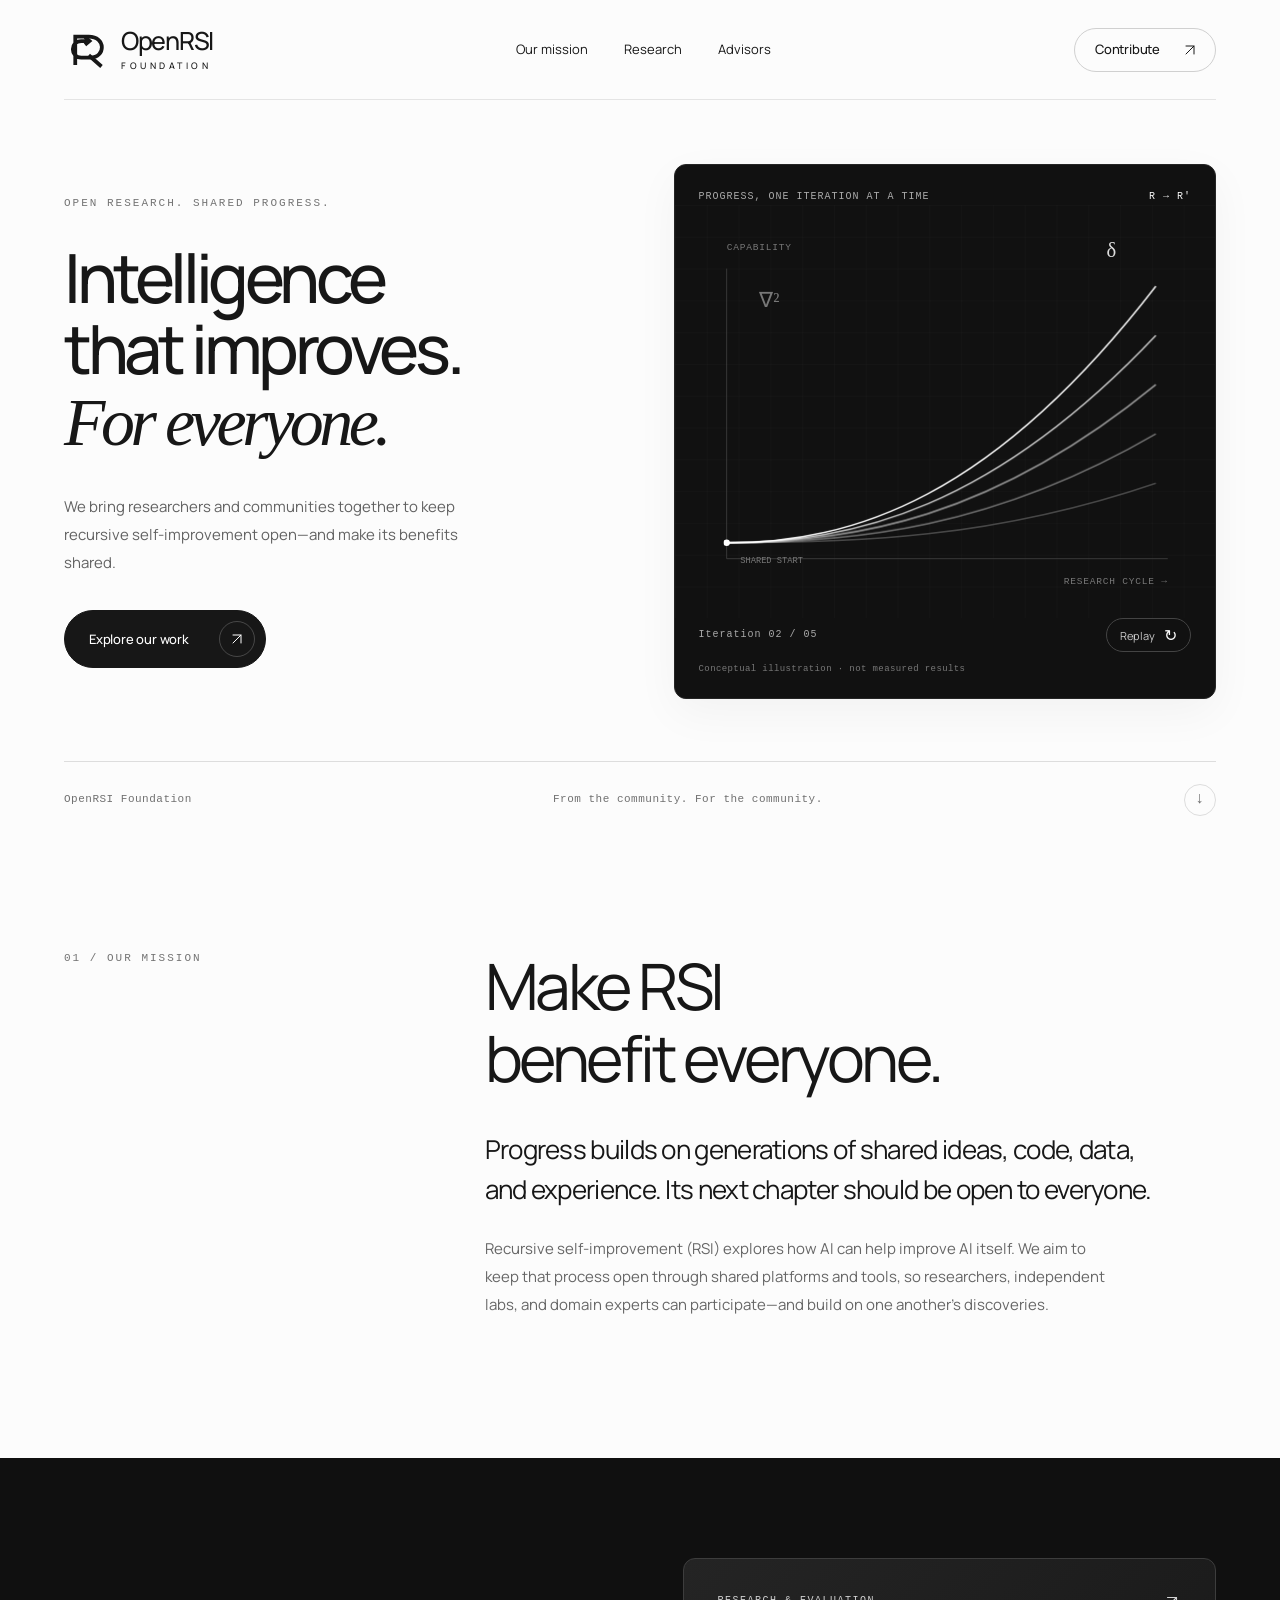
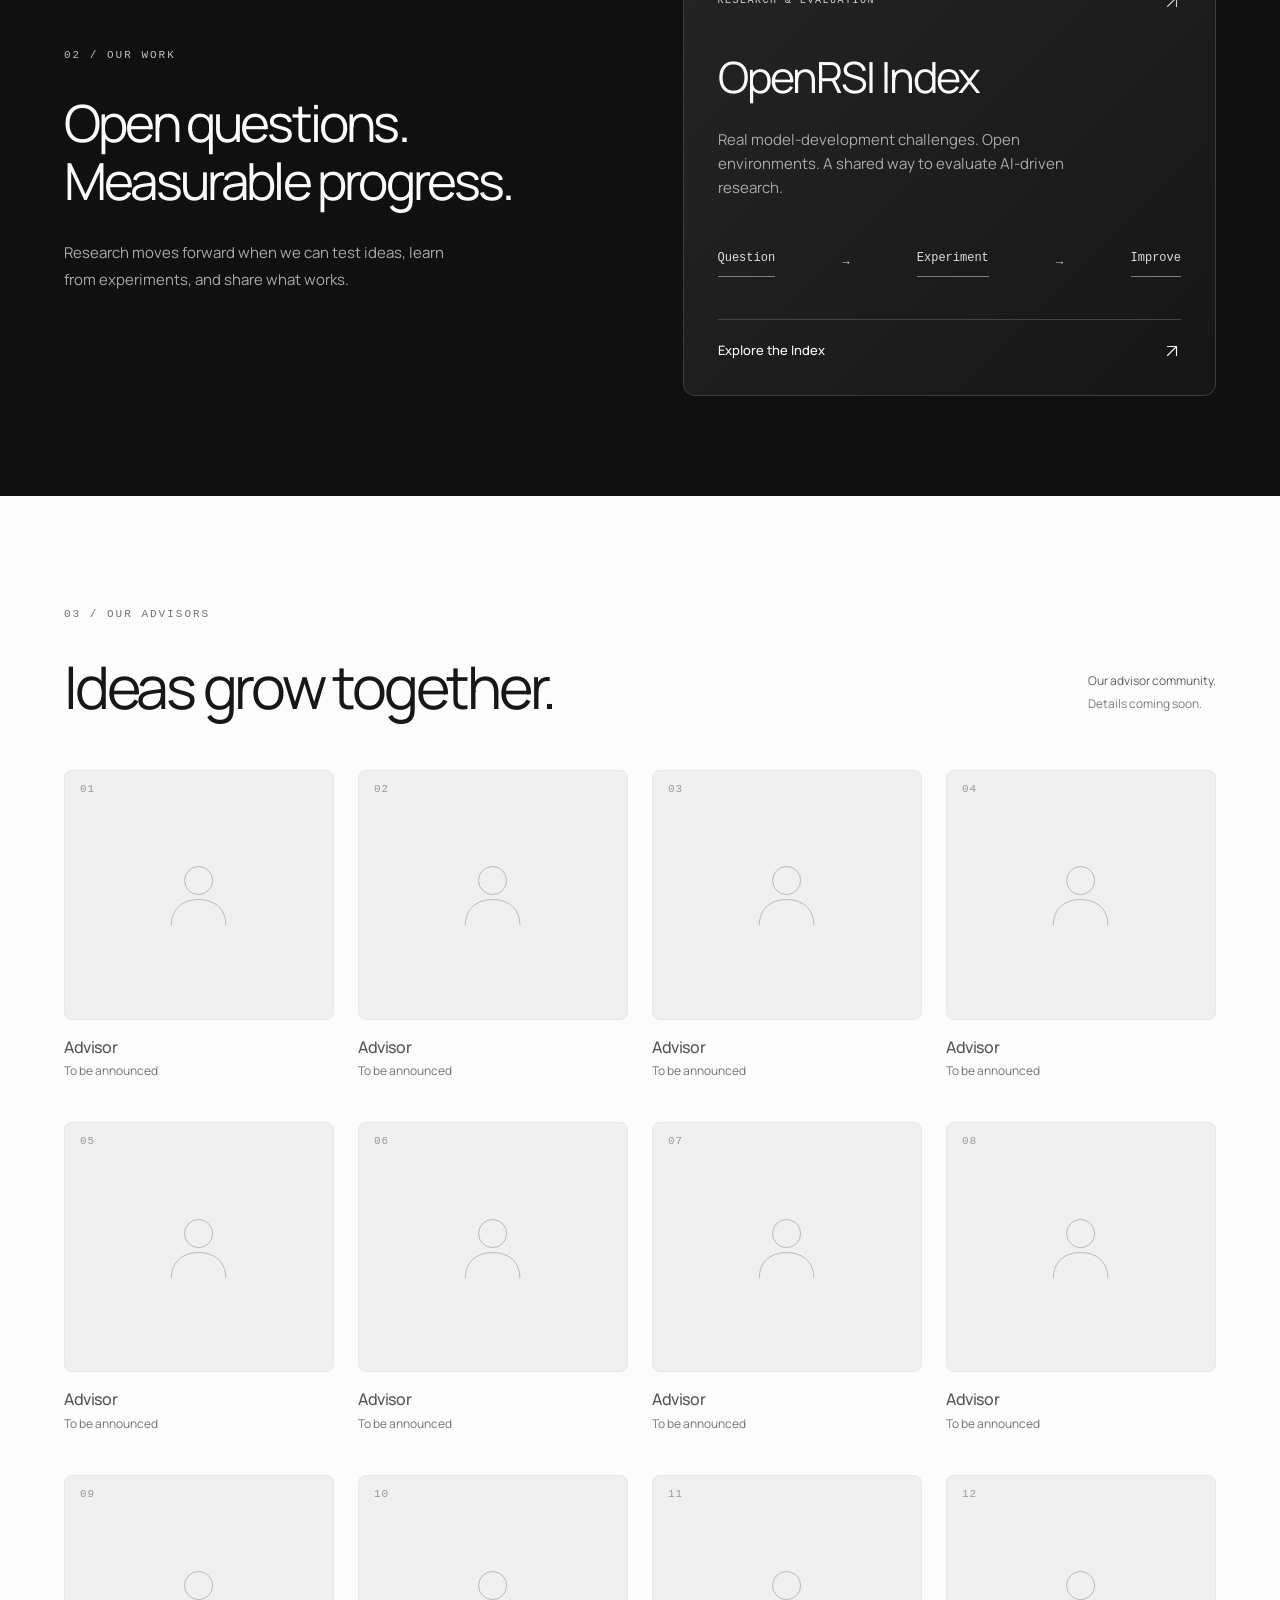
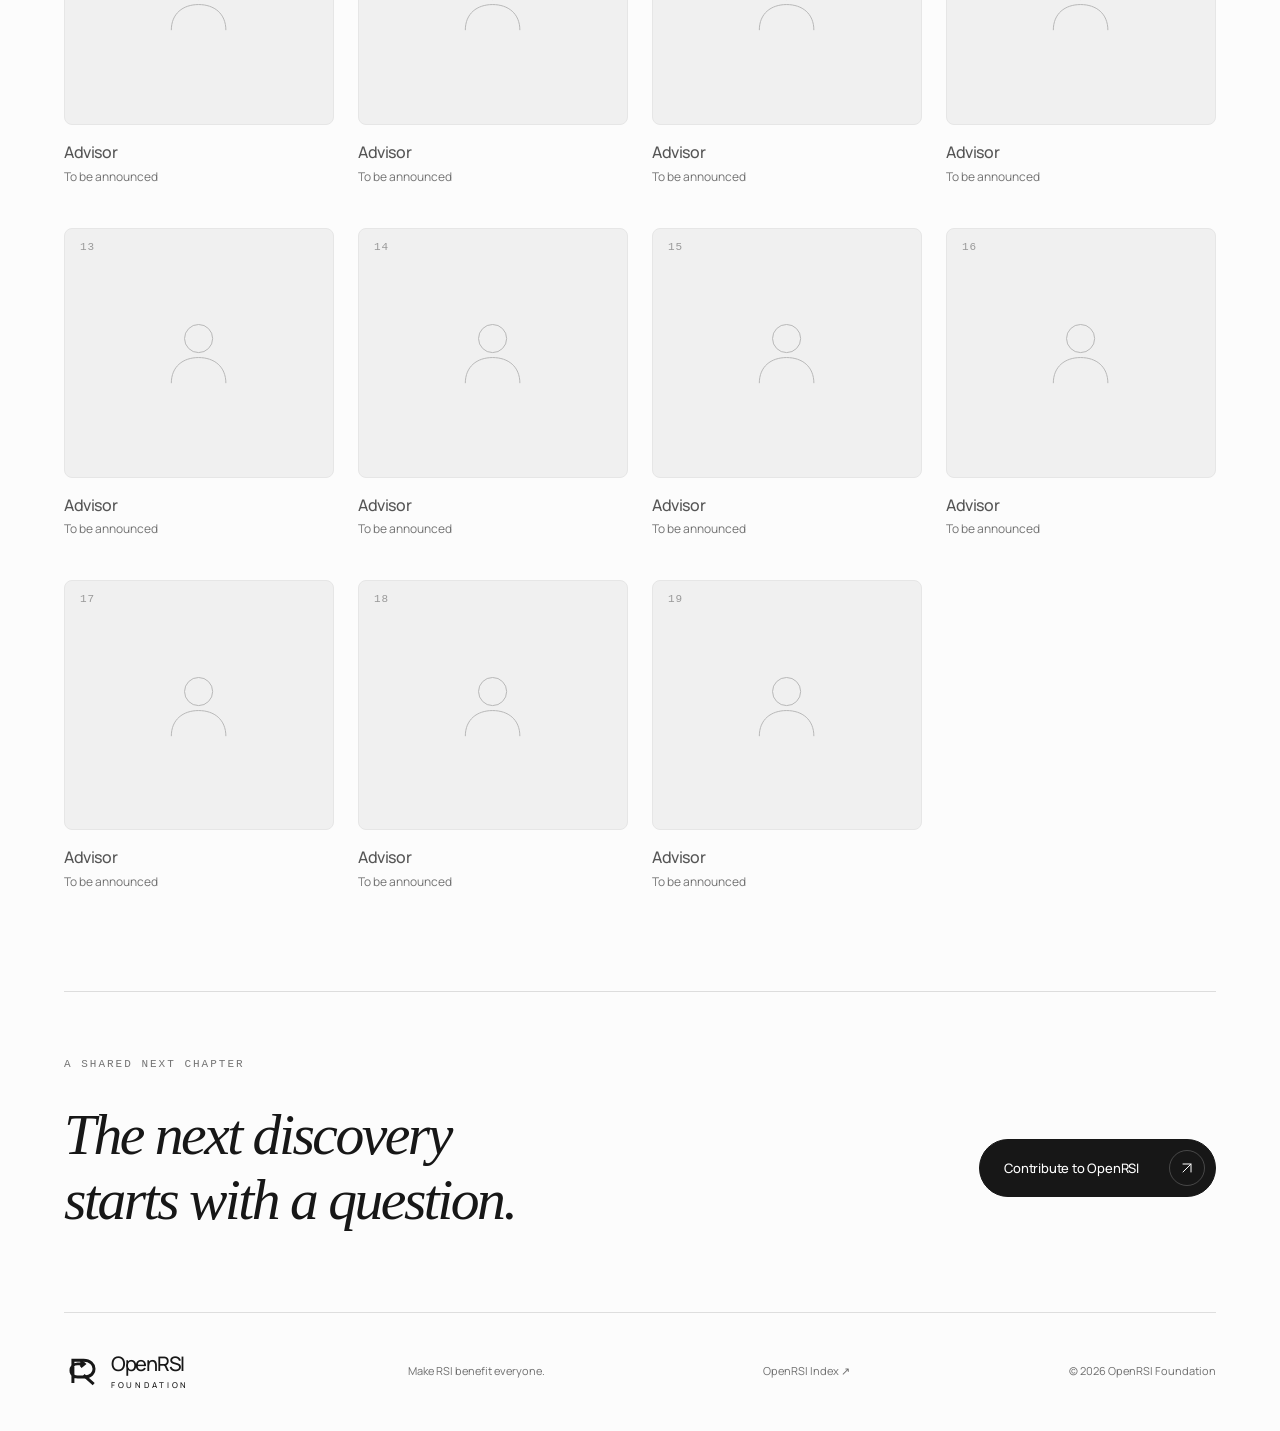
==== preview/iterative-curves/index.html @ ce8c06ae "Add separate iterative curve animation preview without changing homepage" ====
<!DOCTYPE html><html lang="en"><head><meta charset="utf-8"><meta name="viewport" content="width=device-width,initial-scale=1"><title>OpenRSI Foundation — Make RSI Benefit Everyone</title><meta name="description" content="Open research, shared tools, and a community advancing recursive self-improvement. Explore OpenRSI Index and meet our advisors."><meta name="theme-color" content="#262626"><link rel="icon" href="../../favicon.svg" type="image/svg+xml"><link rel="stylesheet" href="style.css"></head><body><a class="skip" href="#main">Skip to content</a><header class="wrap"><a class="brand" href="#" aria-label="OpenRSI Foundation home"><svg viewBox="0 0 64 64" fill="none" aria-hidden="true"><path d="M15 52V14h18c23 0 23 28 2 28H23c-15 0-15-22 0-22h10" stroke="currentColor" stroke-width="5"/><path d="m33 39 17 15M28 15l6 5-6 5" stroke="currentColor" stroke-width="5"/></svg><span>OpenRSI<span class="brand-sub">FOUNDATION</span></span></a><nav aria-label="Main navigation"><a href="#mission">Our mission</a><a href="#research">Research</a><a href="#advisors">Advisors</a></nav><a class="nav-cta" href="https://rsi-first-exam.rsi-anything.workers.dev/contribute.html">Contribute <svg class="arrow-icon" viewBox="0 0 24 24" fill="none" aria-hidden="true"><path d="M6 18 18 6M6 6h12v12" stroke="currentColor" stroke-width="1.5" stroke-linecap="round" stroke-linejoin="round"/></svg></a></header><main id="main"><section class="hero wrap"><div class="hero-copy"><p class="eyebrow">OPEN RESEARCH. SHARED PROGRESS.</p><h1>Intelligence<br>that improves.<br><em>For everyone.</em></h1><p class="intro">We bring researchers and communities together to keep recursive self-improvement open—and make its benefits shared.</p><a class="button" href="#research">Explore our work <svg class="arrow-icon" viewBox="0 0 24 24" fill="none" aria-hidden="true"><path d="M6 18 18 6M6 6h12v12" stroke="currentColor" stroke-width="1.5" stroke-linecap="round" stroke-linejoin="round"/></svg></a></div><div class="hero-figure"><div class="figure-top"><span>PROGRESS, ONE ITERATION AT A TIME</span><span>R → R′</span></div><svg class="curve iteration-field" viewBox="0 0 680 520" role="img" aria-label="Five successive curves are drawn from the same starting point. Each new iteration extends above the last, illustrating cumulative improvement, not measured results."><defs><pattern id="iteration-grid" width="40" height="40" patternUnits="userSpaceOnUse"><path d="M40 0H0V40" fill="none" stroke="#fff" stroke-opacity=".035"/></pattern></defs><rect width="680" height="520" fill="#111"/><rect width="680" height="520" fill="url(#iteration-grid)"/><path d="M65 80V445H620" fill="none" stroke="#444" stroke-width="1"/><text x="65" y="56" fill="#777" font-size="12" font-family="monospace" letter-spacing="1">CAPABILITY</text><text x="620" y="477" text-anchor="end" fill="#777" font-size="12" font-family="monospace" letter-spacing="1">RESEARCH CYCLE →</text><g fill="none" stroke="#fff" stroke-width="1.5"><path class="iteration-trace trace-0" pathLength="1" d="M65 425 C225 425 400 420 605 350" style="--delay:0.0s;--tone:0.23"/><path class="iteration-trace trace-1" pathLength="1" d="M65 425 C225 425 400 407 605 288" style="--delay:1.8s;--tone:0.41000000000000003"/><path class="iteration-trace trace-2" pathLength="1" d="M65 425 C225 425 400 394 605 226" style="--delay:3.6s;--tone:0.59"/><path class="iteration-trace trace-3" pathLength="1" d="M65 425 C225 425 400 381 605 164" style="--delay:5.4s;--tone:0.77"/><path class="iteration-trace trace-4" pathLength="1" d="M65 425 C225 425 400 368 605 102" style="--delay:7.2s;--tone:0.95"/></g><circle cx="65" cy="425" r="4" fill="#fff"/><text x="82" y="451" fill="#777" font-size="11" font-family="monospace">SHARED START</text><g fill="#ddd" font-family="Georgia,serif" font-size="26"><text x="543" y="66">δ</text><text x="106" y="128" opacity=".5">∇²</text></g></svg><div class="figure-bottom iteration-controls"><span class="iteration-label" aria-live="off">Iteration 01 / 05</span><button class="replay" type="button" aria-label="Replay improvement animation">Replay <span aria-hidden="true">↻</span></button></div><p class="concept-note">Conceptual illustration · not measured results</p></div><div class="hero-foot"><span>OpenRSI Foundation</span><span>From the community. For the community.</span><a href="#mission" aria-label="Read our mission">↓</a></div></section><section id="mission" class="mission wrap"><p class="eyebrow">01 / OUR MISSION</p><div><h2>Make RSI<br>benefit everyone.</h2><p class="large-copy">Progress builds on generations of shared ideas, code, data, and experience. Its next chapter should be open to everyone.</p><p>Recursive self-improvement (RSI) explores how AI can help improve AI itself. We aim to keep that process open through shared platforms and tools, so researchers, independent labs, and domain experts can participate—and build on one another’s discoveries.</p></div></section><section id="research" class="research"><div class="wrap research-inner"><div><p class="eyebrow">02 / OUR WORK</p><h2>Open questions.<br>Measurable progress.</h2><p>Research moves forward when we can test ideas, learn from experiments, and share what works.</p></div><a class="project" href="https://rsi-first-exam.rsi-anything.workers.dev/"><div class="project-top"><span>RESEARCH & EVALUATION</span><svg class="arrow-icon" viewBox="0 0 24 24" fill="none" aria-hidden="true"><path d="M6 18 18 6M6 6h12v12" stroke="currentColor" stroke-width="1.5" stroke-linecap="round" stroke-linejoin="round"/></svg></div><h3>OpenRSI Index</h3><p>Real model-development challenges. Open environments. A shared way to evaluate AI-driven research.</p><div class="project-diagram" aria-hidden="true"><span>Question</span><i>→</i><span>Experiment</span><i>→</i><span>Improve</span></div><div class="project-bottom">Explore the Index <svg class="arrow-icon" viewBox="0 0 24 24" fill="none" aria-hidden="true"><path d="M6 18 18 6M6 6h12v12" stroke="currentColor" stroke-width="1.5" stroke-linecap="round" stroke-linejoin="round"/></svg></div></a></div></section><section id="advisors" class="advisors-section wrap"><div class="section-heading"><div><p class="eyebrow">03 / OUR ADVISORS</p><h2>Ideas grow together.</h2></div><p>Our advisor community.<br><span>Details coming soon.</span></p></div><ul class="advisors"><li><div class="advisor-placeholder"><div class="portrait placeholder-portrait" aria-hidden="true"><svg viewBox="0 0 120 120" fill="none"><circle cx="60" cy="43" r="17"/><path d="M27 97c0-20 14-31 33-31s33 11 33 31"/></svg><span class="placeholder-number">01</span></div><h3>Advisor</h3><p>To be announced</p></div></li><li><div class="advisor-placeholder"><div class="portrait placeholder-portrait" aria-hidden="true"><svg viewBox="0 0 120 120" fill="none"><circle cx="60" cy="43" r="17"/><path d="M27 97c0-20 14-31 33-31s33 11 33 31"/></svg><span class="placeholder-number">02</span></div><h3>Advisor</h3><p>To be announced</p></div></li><li><div class="advisor-placeholder"><div class="portrait placeholder-portrait" aria-hidden="true"><svg viewBox="0 0 120 120" fill="none"><circle cx="60" cy="43" r="17"/><path d="M27 97c0-20 14-31 33-31s33 11 33 31"/></svg><span class="placeholder-number">03</span></div><h3>Advisor</h3><p>To be announced</p></div></li><li><div class="advisor-placeholder"><div class="portrait placeholder-portrait" aria-hidden="true"><svg viewBox="0 0 120 120" fill="none"><circle cx="60" cy="43" r="17"/><path d="M27 97c0-20 14-31 33-31s33 11 33 31"/></svg><span class="placeholder-number">04</span></div><h3>Advisor</h3><p>To be announced</p></div></li><li><div class="advisor-placeholder"><div class="portrait placeholder-portrait" aria-hidden="true"><svg viewBox="0 0 120 120" fill="none"><circle cx="60" cy="43" r="17"/><path d="M27 97c0-20 14-31 33-31s33 11 33 31"/></svg><span class="placeholder-number">05</span></div><h3>Advisor</h3><p>To be announced</p></div></li><li><div class="advisor-placeholder"><div class="portrait placeholder-portrait" aria-hidden="true"><svg viewBox="0 0 120 120" fill="none"><circle cx="60" cy="43" r="17"/><path d="M27 97c0-20 14-31 33-31s33 11 33 31"/></svg><span class="placeholder-number">06</span></div><h3>Advisor</h3><p>To be announced</p></div></li><li><div class="advisor-placeholder"><div class="portrait placeholder-portrait" aria-hidden="true"><svg viewBox="0 0 120 120" fill="none"><circle cx="60" cy="43" r="17"/><path d="M27 97c0-20 14-31 33-31s33 11 33 31"/></svg><span class="placeholder-number">07</span></div><h3>Advisor</h3><p>To be announced</p></div></li><li><div class="advisor-placeholder"><div class="portrait placeholder-portrait" aria-hidden="true"><svg viewBox="0 0 120 120" fill="none"><circle cx="60" cy="43" r="17"/><path d="M27 97c0-20 14-31 33-31s33 11 33 31"/></svg><span class="placeholder-number">08</span></div><h3>Advisor</h3><p>To be announced</p></div></li><li><div class="advisor-placeholder"><div class="portrait placeholder-portrait" aria-hidden="true"><svg viewBox="0 0 120 120" fill="none"><circle cx="60" cy="43" r="17"/><path d="M27 97c0-20 14-31 33-31s33 11 33 31"/></svg><span class="placeholder-number">09</span></div><h3>Advisor</h3><p>To be announced</p></div></li><li><div class="advisor-placeholder"><div class="portrait placeholder-portrait" aria-hidden="true"><svg viewBox="0 0 120 120" fill="none"><circle cx="60" cy="43" r="17"/><path d="M27 97c0-20 14-31 33-31s33 11 33 31"/></svg><span class="placeholder-number">10</span></div><h3>Advisor</h3><p>To be announced</p></div></li><li><div class="advisor-placeholder"><div class="portrait placeholder-portrait" aria-hidden="true"><svg viewBox="0 0 120 120" fill="none"><circle cx="60" cy="43" r="17"/><path d="M27 97c0-20 14-31 33-31s33 11 33 31"/></svg><span class="placeholder-number">11</span></div><h3>Advisor</h3><p>To be announced</p></div></li><li><div class="advisor-placeholder"><div class="portrait placeholder-portrait" aria-hidden="true"><svg viewBox="0 0 120 120" fill="none"><circle cx="60" cy="43" r="17"/><path d="M27 97c0-20 14-31 33-31s33 11 33 31"/></svg><span class="placeholder-number">12</span></div><h3>Advisor</h3><p>To be announced</p></div></li><li><div class="advisor-placeholder"><div class="portrait placeholder-portrait" aria-hidden="true"><svg viewBox="0 0 120 120" fill="none"><circle cx="60" cy="43" r="17"/><path d="M27 97c0-20 14-31 33-31s33 11 33 31"/></svg><span class="placeholder-number">13</span></div><h3>Advisor</h3><p>To be announced</p></div></li><li><div class="advisor-placeholder"><div class="portrait placeholder-portrait" aria-hidden="true"><svg viewBox="0 0 120 120" fill="none"><circle cx="60" cy="43" r="17"/><path d="M27 97c0-20 14-31 33-31s33 11 33 31"/></svg><span class="placeholder-number">14</span></div><h3>Advisor</h3><p>To be announced</p></div></li><li><div class="advisor-placeholder"><div class="portrait placeholder-portrait" aria-hidden="true"><svg viewBox="0 0 120 120" fill="none"><circle cx="60" cy="43" r="17"/><path d="M27 97c0-20 14-31 33-31s33 11 33 31"/></svg><span class="placeholder-number">15</span></div><h3>Advisor</h3><p>To be announced</p></div></li><li><div class="advisor-placeholder"><div class="portrait placeholder-portrait" aria-hidden="true"><svg viewBox="0 0 120 120" fill="none"><circle cx="60" cy="43" r="17"/><path d="M27 97c0-20 14-31 33-31s33 11 33 31"/></svg><span class="placeholder-number">16</span></div><h3>Advisor</h3><p>To be announced</p></div></li><li><div class="advisor-placeholder"><div class="portrait placeholder-portrait" aria-hidden="true"><svg viewBox="0 0 120 120" fill="none"><circle cx="60" cy="43" r="17"/><path d="M27 97c0-20 14-31 33-31s33 11 33 31"/></svg><span class="placeholder-number">17</span></div><h3>Advisor</h3><p>To be announced</p></div></li><li><div class="advisor-placeholder"><div class="portrait placeholder-portrait" aria-hidden="true"><svg viewBox="0 0 120 120" fill="none"><circle cx="60" cy="43" r="17"/><path d="M27 97c0-20 14-31 33-31s33 11 33 31"/></svg><span class="placeholder-number">18</span></div><h3>Advisor</h3><p>To be announced</p></div></li><li><div class="advisor-placeholder"><div class="portrait placeholder-portrait" aria-hidden="true"><svg viewBox="0 0 120 120" fill="none"><circle cx="60" cy="43" r="17"/><path d="M27 97c0-20 14-31 33-31s33 11 33 31"/></svg><span class="placeholder-number">19</span></div><h3>Advisor</h3><p>To be announced</p></div></li></ul></section><section class="closing wrap"><p class="eyebrow">A SHARED NEXT CHAPTER</p><div><h2>The next discovery<br>starts with a question.</h2><a class="button" href="https://rsi-first-exam.rsi-anything.workers.dev/contribute.html">Contribute to OpenRSI <svg class="arrow-icon" viewBox="0 0 24 24" fill="none" aria-hidden="true"><path d="M6 18 18 6M6 6h12v12" stroke="currentColor" stroke-width="1.5" stroke-linecap="round" stroke-linejoin="round"/></svg></a></div></section></main><footer class="wrap"><a class="brand" href="#"><svg viewBox="0 0 64 64" fill="none" aria-hidden="true"><path d="M15 52V14h18c23 0 23 28 2 28H23c-15 0-15-22 0-22h10" stroke="currentColor" stroke-width="5"/><path d="m33 39 17 15M28 15l6 5-6 5" stroke="currentColor" stroke-width="5"/></svg><span>OpenRSI<span class="brand-sub">FOUNDATION</span></span></a><p>Make RSI benefit everyone.</p><a href="https://rsi-first-exam.rsi-anything.workers.dev/">OpenRSI Index ↗</a><span>© 2026 OpenRSI Foundation</span></footer><script src="animation.js"></script></body></html>
---- preview/iterative-curves/style.css ----
*{box-sizing:border-box}html{scroll-behavior:smooth;scroll-padding-top:35px}body{margin:0;background:#fbfbfb;color:#282828;font-family:Arial,Helvetica,sans-serif;font-size:16px;line-height:1.6}a{color:inherit;text-decoration:none}a:focus-visible{outline:3px solid #909090;outline-offset:6px}button,a{-webkit-tap-highlight-color:transparent}.wrap{width:min(1320px,90%);margin:auto}header{display:flex;align-items:center;justify-content:space-between;min-height:112px;border-bottom:1px solid #dddddd;gap:28px}.brand{display:flex;gap:9px;align-items:center;font-size:25px;line-height:1.05;letter-spacing:-1px;font-weight:600}.brand svg{width:48px;height:48px}.brand-sub{display:block;font-size:10px;letter-spacing:3.5px;margin-top:7px}nav{display:flex;gap:34px;font-size:14px}nav a:hover,.source-link:hover{text-decoration:underline;text-underline-offset:5px}.nav-cta{font-size:14px;border:1px solid #c1c1c1;padding:11px 20px;border-radius:3px}.nav-cta span{margin-left:23px}.hero{display:grid;grid-template-columns:1.05fr 1fr;column-gap:45px;padding-top:76px}.eyebrow{font-family:monospace;font-size:12px;letter-spacing:1.8px;font-weight:500;margin:0 0 28px}h1{font-weight:400;font-size:clamp(56px,5.5vw,84px);letter-spacing:-4px;line-height:1.06;margin:0 0 28px}h1 em{font-family:Georgia,serif;font-weight:400;color:#737373;letter-spacing:-4px}.intro{max-width:440px;color:#616161;line-height:1.7;margin-bottom:30px}.button{display:inline-flex;align-items:center;justify-content:space-between;gap:42px;background:#333333;color:white;padding:15px 23px;border-radius:3px;font-size:14px}.button:hover{background:#4d4d4d}.hero-figure{position:relative;align-self:center;background:#f0f0f0;border:1px solid #e1e1e1;padding:23px 22px 20px;overflow:hidden;border-radius:3px;min-width:0}.figure-top,.figure-bottom{display:flex;justify-content:space-between;gap:12px;font-family:monospace;font-size:11px;letter-spacing:.6px}.figure-bottom{font-size:12px}.curve{display:block;width:calc(100% + 44px);margin:12px -22px 5px}.bright-curve{stroke-dasharray:900;stroke-dashoffset:900;animation:draw 2.5s ease forwards}@keyframes draw{to{stroke-dashoffset:0}}.hero-foot{grid-column:1/-1;display:flex;justify-content:space-between;align-items:center;border-top:1px solid #dddddd;margin-top:72px;padding:21px 0;font-size:12px;color:#707070}.hero-foot a{font-size:22px}.mission{display:grid;grid-template-columns:1fr 2fr;gap:30px;padding-top:102px;padding-bottom:110px}.mission>div{max-width:720px}h2{font-size:clamp(38px,4vw,58px);font-weight:400;letter-spacing:-2px;line-height:1.12;margin:0 0 30px}.mission h2{font-size:64px}.large-copy{font-size:24px;line-height:1.5;letter-spacing:-.4px}.mission p:not(.eyebrow){max-width:680px}.mission p:last-child{color:#686868;line-height:1.85}.research{background:#282828;color:#f5f5f5;padding:85px 0}.research-inner{display:grid;grid-template-columns:1fr 1fr;gap:90px;align-items:center}.research .eyebrow{color:#c0c0c0}.research-inner>div>p:last-child{color:#c3c3c3;max-width:410px}.project{padding:30px 32px;border:1px solid #6a6a6a;border-radius:3px;background:#353535;transition:background .2s}.project:hover{background:#424242}.project-top,.project-bottom{display:flex;justify-content:space-between;font-family:monospace;font-size:12px;letter-spacing:.8px}.project-top{color:#d3d3d3}.project h3{font-size:38px;font-weight:400;letter-spacing:-1px;margin:25px 0 12px}.project p{color:#cdcdcd;max-width:400px}.project-diagram{display:flex;gap:16px;justify-content:space-between;align-items:center;font-family:monospace;font-size:12px;padding:25px 0 36px;color:#dedede}.project-diagram span{border-bottom:1px solid #808080;padding-bottom:8px}.project-diagram i{font-style:normal}.project-bottom{border-top:1px solid #6a6a6a;padding-top:20px}.advisors-section{padding-top:106px;padding-bottom:90px}.section-heading{display:flex;justify-content:space-between;align-items:flex-end;gap:30px;margin-bottom:48px}.section-heading h2{margin:0}.section-heading>p{font-size:14px;color:#5e5e5e;margin:0 0 4px}.section-heading>p span{color:#7d7d7d;font-size:12px}.advisors{list-style:none;display:grid;grid-template-columns:repeat(5,minmax(0,1fr));gap:38px 26px;padding:0;margin:0}.portrait{position:relative;background:#e7e7e7;overflow:hidden;aspect-ratio:1}.portrait img{width:100%;height:100%;object-fit:cover;filter:none;transition:filter .3s,transform .3s;display:block}.advisors a:hover img{filter:none;transform:scale(1.035)}.portrait span{position:absolute;bottom:0;right:0;background:#f2f2f2;padding:2px 11px;opacity:0;transition:opacity .2s}.advisors a:hover .portrait span{opacity:1}.advisors h3{font-size:16px;font-weight:500;line-height:1.35;margin:14px 0 4px}.advisors p{font-size:12px;line-height:1.5;color:#6e6e6e;margin:0}.source-link{display:inline-block;font-size:12px;color:#676767;margin-top:38px}.source-link span{margin-left:14px}.closing{border-top:1px solid #dddddd;padding-top:60px;padding-bottom:65px}.closing>div{display:flex;justify-content:space-between;align-items:center;gap:30px}.closing h2{font-family:Georgia,serif;font-size:45px;margin:0}.closing .button{flex-shrink:0}footer{border-top:1px solid #dddddd;padding-top:32px;padding-bottom:38px;display:flex;gap:35px;align-items:center;justify-content:space-between}footer .brand{font-size:20px}footer .brand svg{width:38px;height:38px}footer .brand-sub{font-size:8px;letter-spacing:2.7px}footer p,footer>a:not(.brand),footer>span{font-size:12px;color:#6e6e6e}.skip{position:absolute;top:-80px;left:16px;z-index:5;background:white;padding:12px}.skip:focus{top:12px}@media(min-width:1600px){.hero{padding-top:95px;padding-bottom:10px}}@media(max-width:1000px){.hero{column-gap:24px}h1{font-size:60px}.hero-figure{padding:20px 15px}.figure-top{font-size:9px}.advisors{grid-template-columns:repeat(4,minmax(0,1fr))}.research-inner{gap:40px}.project{padding:25px}.mission h2{font-size:54px}footer{flex-wrap:wrap}}@media(max-width:700px){header{min-height:92px;flex-wrap:wrap;gap:18px;padding:18px 0}header .brand{font-size:22px}nav{order:3;width:100%;justify-content:space-between;border-top:1px solid #dddddd;padding-top:13px;font-size:13px}.nav-cta{padding:9px 12px}.nav-cta span{margin-left:10px}.hero{grid-template-columns:1fr;padding-top:42px}.eyebrow{font-size:11px;margin-bottom:22px}h1{font-size:clamp(48px,10.4vw,70px);letter-spacing:-2.5px}h1 em{letter-spacing:-2.5px}.intro{font-size:16px}.hero-figure{margin-top:38px}.curve{max-height:340px}.figure-top{font-size:10px}.hero-foot{margin-top:30px;gap:24px;font-size:10px}.hero-foot>span:first-child{display:none}.mission{grid-template-columns:1fr;padding:60px 0;gap:8px}.mission h2{font-size:46px}.large-copy{font-size:21px}.research{padding:58px 0}.research-inner{grid-template-columns:1fr;gap:24px}h2{font-size:40px}.project h3{font-size:32px}.project-diagram{gap:8px;font-size:11px}.advisors-section{padding-top:60px;padding-bottom:55px}.section-heading{display:block;margin-bottom:28px}.section-heading>p{margin-top:22px}.advisors{grid-template-columns:repeat(2,minmax(0,1fr));gap:28px 18px}.advisors h3{font-size:15px}.advisors p{font-size:12px}.closing{padding:42px 0}.closing>div{display:block}.closing h2{font-size:36px}.closing .button{margin-top:25px}footer{display:grid;grid-template-columns:1fr 1fr;gap:22px}footer p{display:none}footer>span{grid-column:1/-1}footer>a:not(.brand){text-align:right}}@media(prefers-reduced-motion:reduce){html{scroll-behavior:auto}*{animation:none!important;transition:none!important}.bright-curve{stroke-dashoffset:0}}
/* Refined action typography and shared button treatment. */
@font-face{font-family:Manrope;src:url('../../assets/fonts/manrope-medium.ttf') format('truetype');font-style:normal;font-weight:500;font-display:swap}
.button,.nav-cta,.project-bottom,.source-link{font-family:Manrope,"Helvetica Neue",Arial,sans-serif;font-weight:500;-webkit-font-smoothing:antialiased;letter-spacing:-.015em}
.arrow-icon{width:18px;height:18px;flex:0 0 18px;display:inline-block;vertical-align:middle;transition:transform .22s ease}
.button{min-height:52px;padding:14px 19px 14px 22px;gap:32px;border:1px solid #3f3f3f;border-radius:9px;background:#353535;font-size:14px;line-height:1.4;box-shadow:inset 0 1px 0 #ffffff0b,0 1px 2px #28282810;transition:background .22s ease,border-color .22s ease,box-shadow .22s ease,transform .22s ease}
.button:hover{background:#484848;border-color:#484848;box-shadow:0 4px 12px #28282814;transform:translateY(-1px)}
.button:hover .arrow-icon,.nav-cta:hover .arrow-icon,.project:hover .project-bottom .arrow-icon,.source-link:hover .arrow-icon{transform:translate(2px,-2px)}
.button:active,.nav-cta:active{transform:translateY(0);box-shadow:none}
.button:focus-visible,.nav-cta:focus-visible{outline:2px solid #787878;outline-offset:4px}
.nav-cta{display:inline-flex;align-items:center;justify-content:space-between;gap:22px;min-height:44px;padding:11px 15px 11px 18px;border:1px solid #d0d0d0;border-radius:8px;font-size:13px;line-height:1.4;background:transparent;transition:background .22s ease,border-color .22s ease,transform .22s ease}
.nav-cta:hover{background:#f0f0f0;border-color:#a6a6a6}
.nav-cta .arrow-icon{width:16px;height:16px;flex-basis:16px}
.project-bottom{font-size:14px;letter-spacing:0;align-items:center}
.project-top .arrow-icon{width:18px;height:18px}
.source-link{display:inline-flex;gap:12px;align-items:center;font-size:13px;line-height:1.5;padding:8px 0}
.source-link .arrow-icon{width:15px;height:15px;flex-basis:15px}
@media(max-width:700px){.button{min-height:50px;padding:13px 18px 13px 20px;gap:28px}.nav-cta{padding:10px 13px;gap:16px}.closing .button{max-width:100%}}

/* Monochrome edition: preserve layout and refined controls. */
body{background:#fff;color:#171717}
h1 em{color:#171717}
.hero-figure{background:#f4f4f4;border-color:#e3e3e3}
.button{background:#171717;border-color:#171717;color:#fff}
.button:hover{background:#333;border-color:#333}
.button:focus-visible,.nav-cta:focus-visible{outline-color:#555}
.nav-cta:hover{background:#f3f3f3;border-color:#999}
.research{background:#111;color:#fafafa}
.project{background:#1c1c1c;border-color:#484848}
.project:hover{background:#262626}
.advisors a:hover img{filter:none}

/* Editorial monochrome direction. */
@font-face{font-family:Manrope;src:url('../../assets/fonts/manrope-regular.ttf') format('truetype');font-weight:400;font-style:normal;font-display:swap}
body{font-family:Manrope,"Helvetica Neue",Arial,sans-serif;font-weight:400;background:#fcfcfc;-webkit-font-smoothing:antialiased}
.wrap{width:min(1400px,90%)}
header{min-height:100px;border-color:#e4e4e4}
nav{gap:36px;font-size:13px}nav a{position:relative}nav a:hover{text-decoration:none}nav a:after{content:"";height:1px;background:currentColor;position:absolute;left:0;right:0;bottom:-6px;transform:scaleX(0);transform-origin:left;transition:transform .25s}nav a:hover:after{transform:scaleX(1)}
.brand{font-family:Manrope,sans-serif;letter-spacing:-1.3px;font-weight:500}.brand-sub{letter-spacing:3.5px;font-size:9px}
.hero{grid-template-columns:1.05fr 1fr;gap:40px;padding-top:64px;align-items:center}
h1{font-size:clamp(52px,5.3vw,86px);line-height:1.04;font-weight:500;letter-spacing:-.065em;margin-bottom:30px}h1 em{display:inline-block;font-family:Georgia,serif;font-weight:400;letter-spacing:-.065em;padding-bottom:5px}
.eyebrow{font-size:11px;letter-spacing:2px;color:#737373;margin-bottom:30px}.intro{font-size:15px;line-height:1.85;max-width:410px;color:#626262;margin-bottom:34px}
.hero-figure{align-self:stretch;display:flex;flex-direction:column;justify-content:space-between;background:#111;color:#eee;border:1px solid #252525;border-radius:12px;padding:24px;box-shadow:0 14px 45px #0000000b;isolation:isolate}
.figure-top,.figure-bottom{position:relative;z-index:1;font-size:10px;letter-spacing:1px;color:#aaa}.figure-top span:last-child,.figure-bottom span:last-child{color:#fafafa}
.curve{width:calc(100% + 48px);margin:0 -24px;flex:1;min-height:350px}.loop-field{transform-origin:340px 256px;animation:orbit 50s linear infinite}.traveler{stroke-dasharray:2 860;animation:travel 9s linear infinite;stroke-linecap:round}
@keyframes orbit{to{transform:rotate(360deg)}}@keyframes travel{from{stroke-dashoffset:862}to{stroke-dashoffset:0}}
.hero-foot{margin-top:22px;border-color:#ddd;padding:22px 0;font-family:monospace;letter-spacing:.5px;font-size:11px;width:100%}
.hero-foot a{display:grid;place-items:center;border:1px solid #ddd;border-radius:50%;width:32px;height:32px;font-size:16px;transition:background .2s}.hero-foot a:hover{background:#eee}
.button{border-radius:100px;min-height:52px;gap:30px;padding:10px 10px 10px 24px;font-size:13px;box-shadow:none}.button .arrow-icon{box-sizing:content-box;padding:9px;border:1px solid #ffffff35;border-radius:50%;width:16px;height:16px;flex-basis:16px}.button:hover{background:#353535;box-shadow:0 5px 16px #00000013}.button:hover .arrow-icon{transform:rotate(45deg)}.nav-cta{border-radius:100px;padding:10px 17px 10px 20px}
h2{font-family:Manrope,sans-serif;font-weight:400;letter-spacing:-.055em;line-height:1.12}
.mission{grid-template-columns:1fr 2fr;padding:112px 0 125px;gap:55px}.mission h2{font-size:clamp(44px,5vw,68px);margin-bottom:35px}.large-copy{font-size:26px;line-height:1.55;letter-spacing:-.7px}.mission p:last-child{font-size:15px;max-width:630px;color:#666}
.research{padding:100px 0;background:#101010}.research-inner{gap:85px}.research h2{font-size:clamp(40px,4vw,57px)}.research-inner>div>p:last-child{font-size:15px;line-height:1.8;color:#aaa}.project{border-radius:12px;border:1px solid #3d3d3d;background:linear-gradient(135deg,#242424,#161616);padding:34px;transition:transform .3s,border-color .3s,background .3s}.project:hover{transform:translateY(-4px);border-color:#777;background:#242424}.project h3{font-family:Manrope,sans-serif;font-size:43px;letter-spacing:-2px;margin:32px 0 16px}.project p{font-size:15px;color:#aaa}.project-top{font-size:10px;letter-spacing:1.5px}.project-diagram{padding:34px 0 42px}.project-bottom{border-color:#444;font-size:13px}
.advisors-section{padding-top:110px;padding-bottom:100px}.section-heading{margin-bottom:50px}.section-heading h2{font-size:clamp(40px,4.6vw,64px);letter-spacing:-.055em}.section-heading>p{font-size:12px;line-height:1.9;max-width:290px}.advisors{grid-template-columns:repeat(4,minmax(0,1fr));gap:42px 24px}.advisors li{min-width:0}.advisors a{display:block}.portrait{border-radius:8px;aspect-ratio:1.08;isolation:isolate;background:#eee}.portrait img{filter:none;transition:transform .55s cubic-bezier(.2,.7,.2,1)}.advisors a:hover img{filter:none;transform:scale(1.045)}.portrait span{right:12px;bottom:12px;width:32px;height:32px;display:grid;place-items:center;padding:0;border-radius:50%;background:#fff;color:#111;transform:translateY(6px);transition:opacity .25s,transform .25s}.advisors a:hover .portrait span{transform:translateY(0);opacity:1}.advisors h3{font-family:Manrope,sans-serif;font-size:16px;font-weight:500;letter-spacing:-.4px;margin-top:17px}.advisors p{font-size:12px;color:#737373}.source-link{font-size:12px;margin-top:44px}
.closing{padding-top:64px;padding-bottom:80px}.closing h2{font-size:clamp(38px,4.5vw,64px);font-family:Georgia,serif;letter-spacing:-2.5px;font-style:italic}.closing>div{gap:45px}footer{padding-top:38px;padding-bottom:40px;border-color:#dedede}footer p,footer>span,footer>a:not(.brand){font-size:11px}
@media(min-width:1600px){.hero{padding-top:80px}.hero-figure{min-height:570px}}
@media(max-width:1000px){.hero{gap:28px}.hero-figure{padding:20px}.curve{width:calc(100% + 40px);margin:0 -20px;min-height:310px}h1{font-size:clamp(43px,5.6vw,61px)}.figure-top,.figure-bottom{font-size:9px;letter-spacing:.4px}.advisors{grid-template-columns:repeat(3,minmax(0,1fr))}.mission{gap:30px}.research-inner{gap:40px}.project{padding:26px}.project h3{font-size:36px}}
@media(max-width:700px){header{min-height:90px;padding:20px 0 15px}.brand svg{width:42px;height:42px}.nav-cta{font-size:12px;min-height:40px;padding:9px 14px;gap:14px}nav{font-size:12px;padding-top:15px}.hero{padding-top:40px;gap:0;grid-template-columns:1fr}h1{font-size:clamp(44px,10.7vw,70px);letter-spacing:-.065em;margin-bottom:24px}.eyebrow{font-size:10px;letter-spacing:1.4px;margin-bottom:22px}.intro{font-size:14px;max-width:95%;margin-bottom:28px}.hero-figure{margin-top:38px;padding:20px;border-radius:10px;min-height:330px}.curve{min-height:250px;max-height:330px}.figure-top,.figure-bottom{font-size:9px}.hero-foot{margin-top:28px;gap:15px;font-size:10px}.mission{grid-template-columns:1fr;padding:64px 0 70px;gap:6px}.mission h2{font-size:45px;margin-bottom:24px}.large-copy{font-size:21px}.mission p:last-child{font-size:14px;line-height:1.9}.research{padding:66px 0}.research-inner{grid-template-columns:1fr;gap:26px}.research h2{font-size:42px}.project h3{font-size:35px}.project{padding:25px}.project-diagram{font-size:10px;gap:6px}.advisors-section{padding:65px 0}.section-heading{margin-bottom:28px}.section-heading h2{font-size:41px}.section-heading>p{font-size:12px;margin-top:20px}.advisors{grid-template-columns:repeat(2,minmax(0,1fr));gap:30px 16px}.portrait{border-radius:6px;aspect-ratio:1}.advisors h3{font-size:14px;letter-spacing:-.35px;margin-top:13px}.advisors p{font-size:11px}.closing{padding:45px 0 55px}.closing h2{font-size:39px;letter-spacing:-1.8px}.closing .button{margin-top:30px}.button{min-height:50px;padding:8px 8px 8px 21px;font-size:13px;gap:22px}.button .arrow-icon{padding:8px}.closing>div{display:block}footer{padding:30px 0}}
@media(prefers-reduced-motion:reduce){.loop-field,.traveler{animation:none!important}.traveler{display:none}}

/* Anonymous advisor placeholders for review. */
.placeholder-portrait{display:grid;place-items:center;background:#f0f0f0;border:1px solid #e6e6e6}.placeholder-portrait>svg{width:40%;height:40%;color:#b8b8b8;stroke:currentColor;stroke-width:1.2}.placeholder-portrait .placeholder-number{display:block;position:absolute;left:15px;right:auto;top:12px;bottom:auto;padding:0;width:auto;height:auto;background:none;opacity:1;transform:none;font:11px monospace;letter-spacing:1px;color:#999}.advisor-placeholder h3{color:#555}

.iteration-trace{opacity:var(--tone);stroke-dasharray:1;stroke-dashoffset:0;vector-effect:non-scaling-stroke}
.iteration-field.is-playing .iteration-trace{animation:iteration-draw 1.65s cubic-bezier(.25,.1,.3,1) var(--delay) both}
@keyframes iteration-draw{from{stroke-dashoffset:1;opacity:0}1%{opacity:var(--tone)}to{stroke-dashoffset:0;opacity:var(--tone)}}
.iteration-controls{align-items:center;min-height:34px}.replay{font:11px Manrope,sans-serif;display:inline-flex;align-items:center;gap:9px;background:transparent;color:#ccc;border:1px solid #444;border-radius:50px;padding:8px 13px;cursor:pointer;transition:background .2s}.replay:hover{background:#292929;color:#fff}.replay:focus-visible{outline:2px solid white;outline-offset:3px}.replay span{font-size:16px;line-height:1}.concept-note{font:9px monospace;color:#777;letter-spacing:.4px;margin:12px 0 0}.figure-top{gap:8px}.figure-top>span:first-child{max-width:85%}
@media(prefers-reduced-motion:reduce){.iteration-field.is-playing .iteration-trace{animation:none!important;stroke-dashoffset:0}}
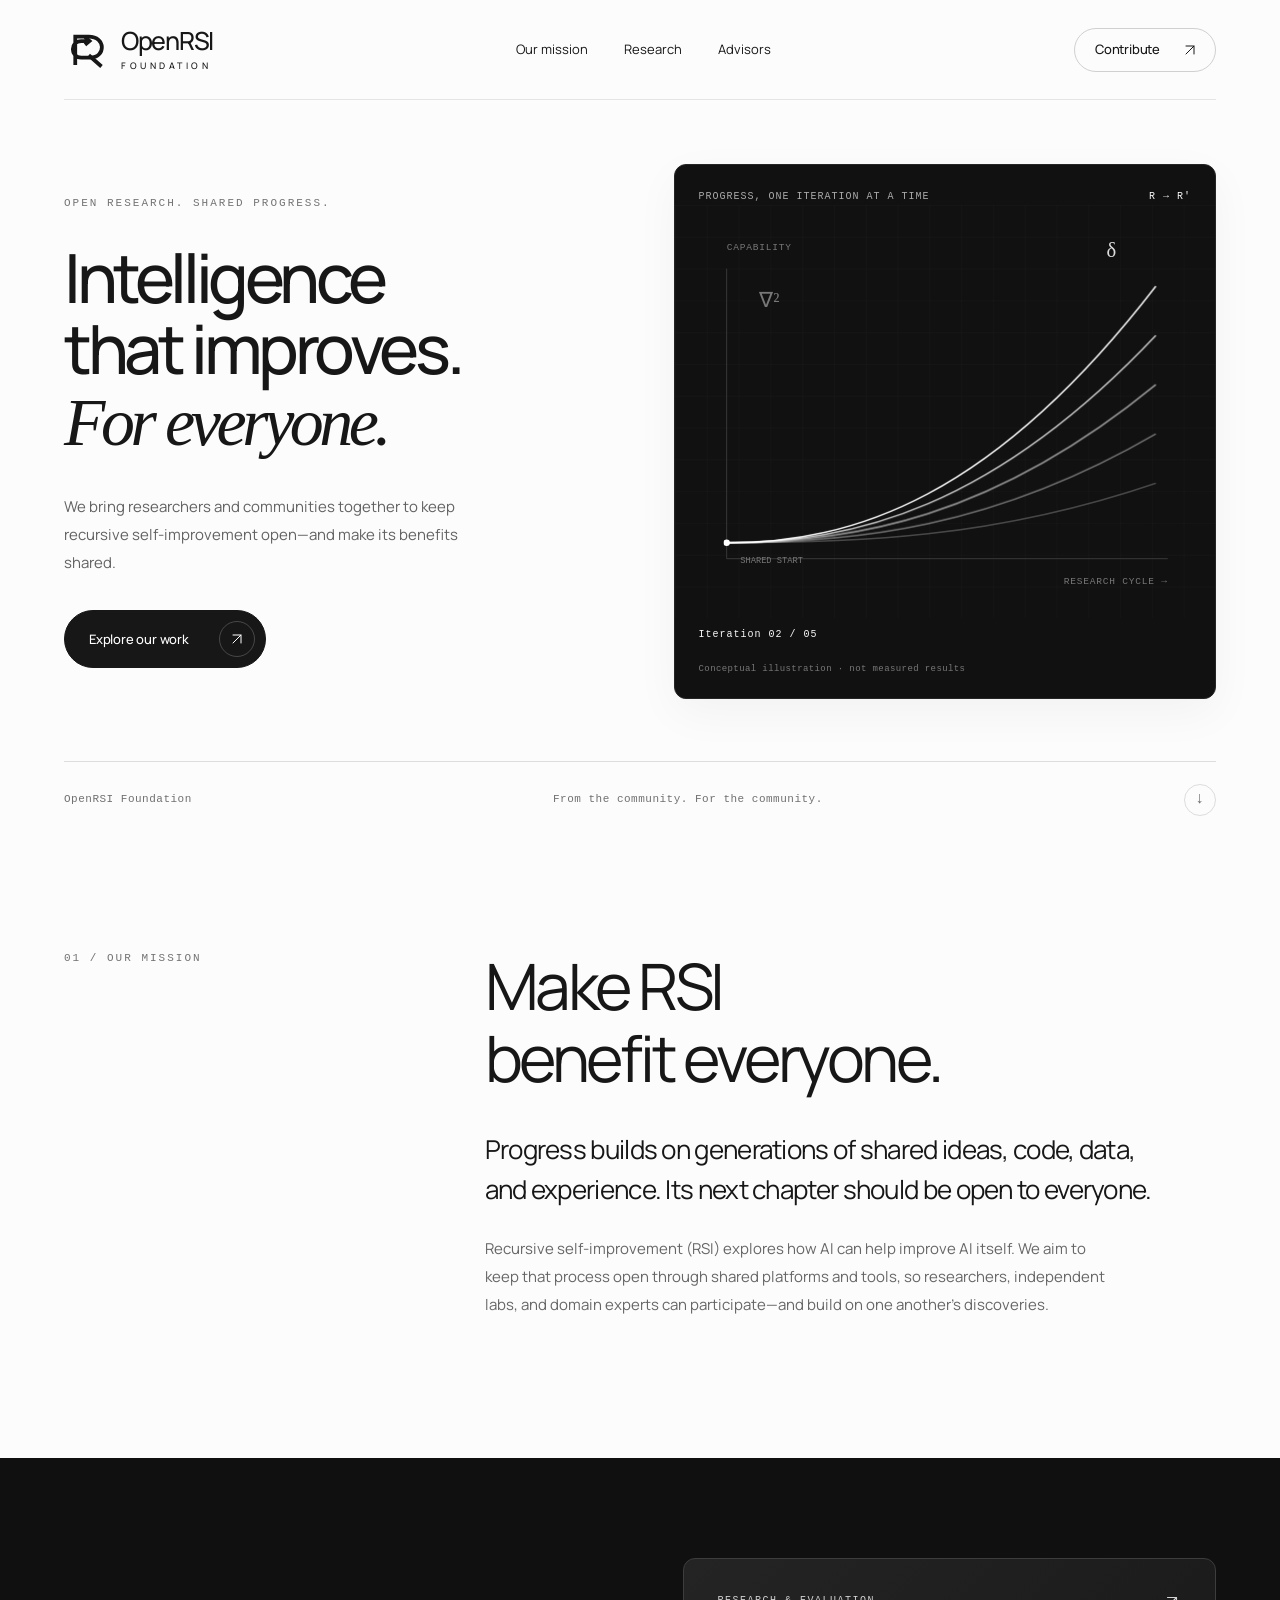
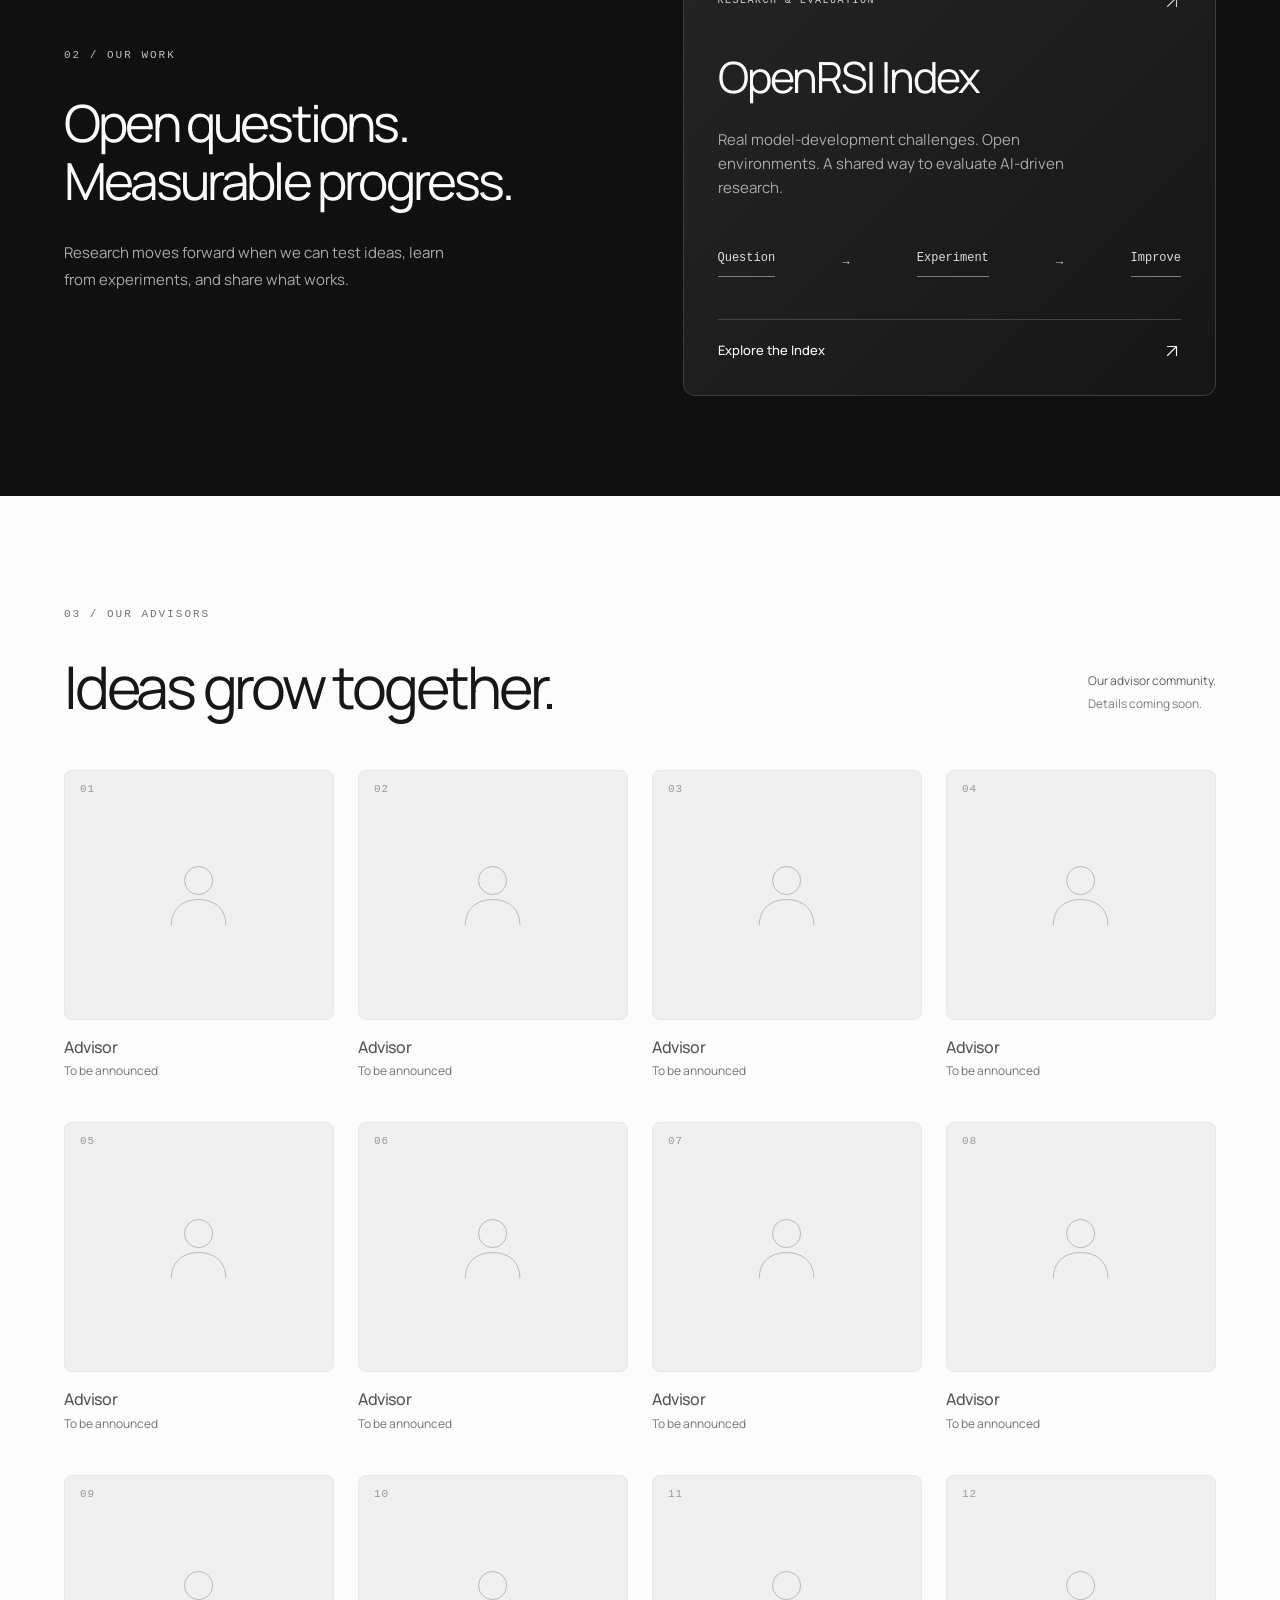
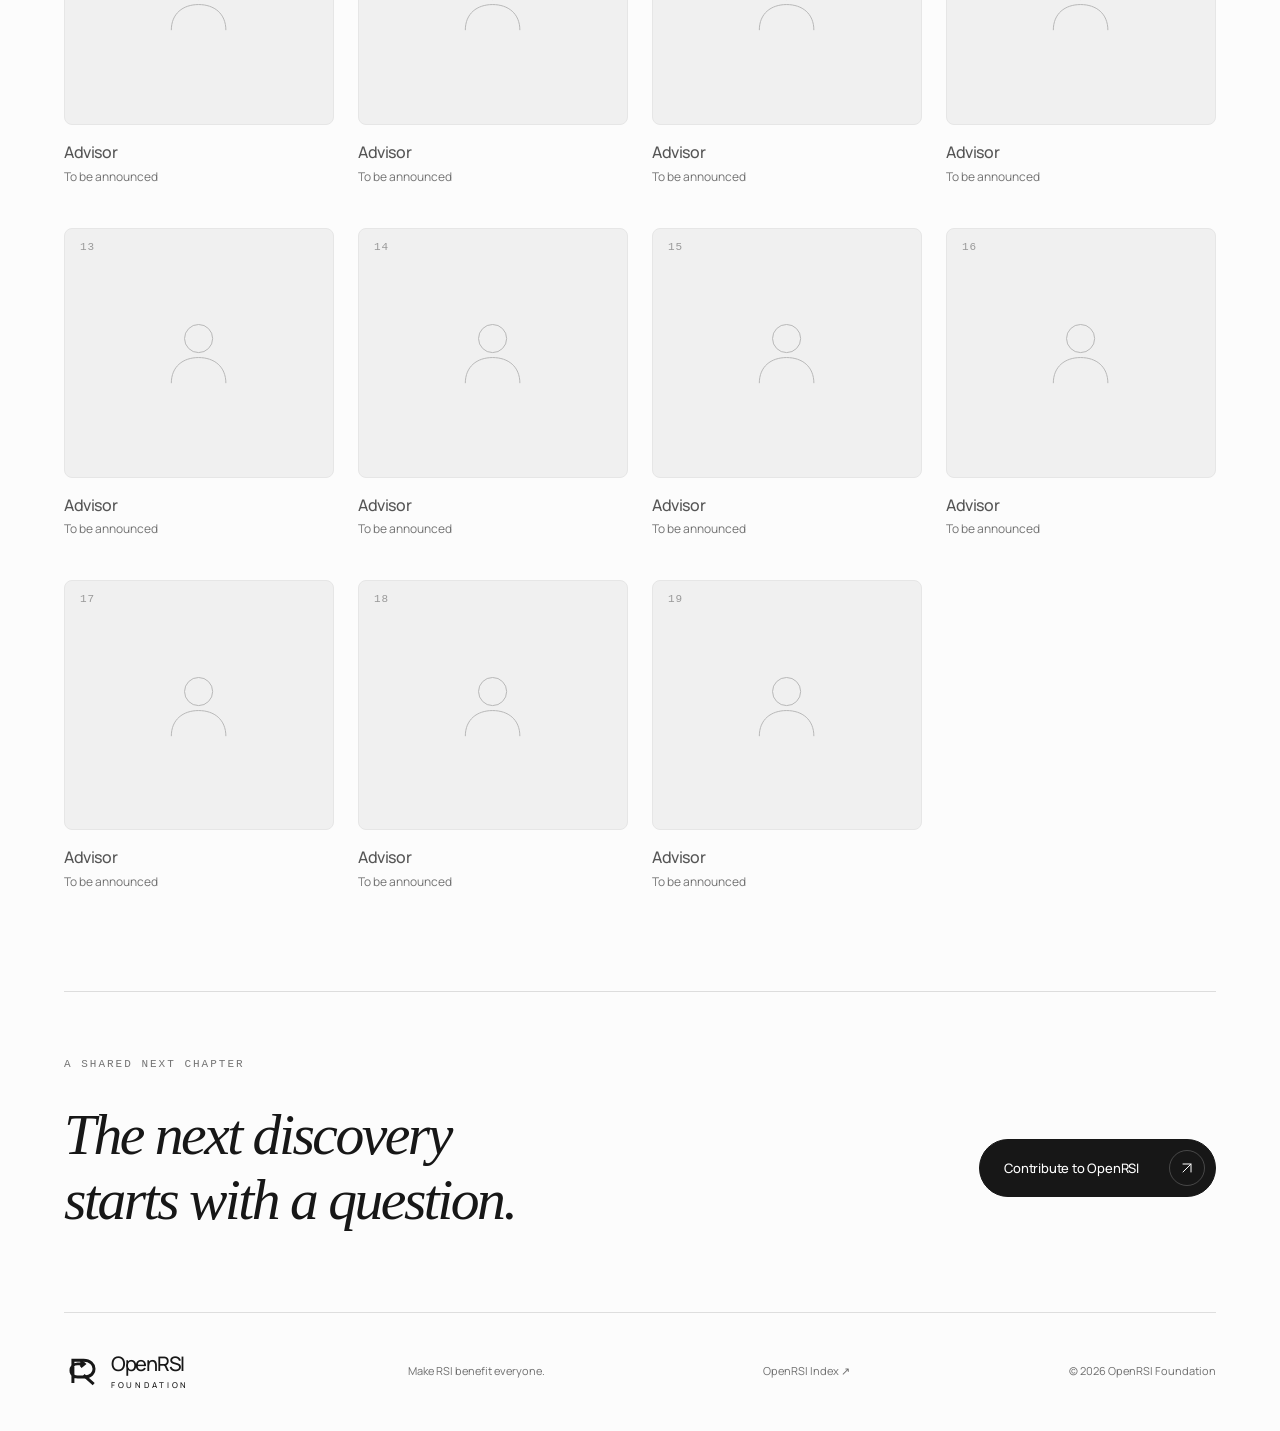
==== commit 5293cca6: "Remove replay control from iterative curve preview" ====
--- a/preview/iterative-curves/index.html
+++ b/preview/iterative-curves/index.html
@@ -1 +1 @@
-<!DOCTYPE html><html lang="en"><head><meta charset="utf-8"><meta name="viewport" content="width=device-width,initial-scale=1"><title>OpenRSI Foundation — Make RSI Benefit Everyone</title><meta name="description" content="Open research, shared tools, and a community advancing recursive self-improvement. Explore OpenRSI Index and meet our advisors."><meta name="theme-color" content="#262626"><link rel="icon" href="../../favicon.svg" type="image/svg+xml"><link rel="stylesheet" href="style.css"></head><body><a class="skip" href="#main">Skip to content</a><header class="wrap"><a class="brand" href="#" aria-label="OpenRSI Foundation home"><svg viewBox="0 0 64 64" fill="none" aria-hidden="true"><path d="M15 52V14h18c23 0 23 28 2 28H23c-15 0-15-22 0-22h10" stroke="currentColor" stroke-width="5"/><path d="m33 39 17 15M28 15l6 5-6 5" stroke="currentColor" stroke-width="5"/></svg><span>OpenRSI<span class="brand-sub">FOUNDATION</span></span></a><nav aria-label="Main navigation"><a href="#mission">Our mission</a><a href="#research">Research</a><a href="#advisors">Advisors</a></nav><a class="nav-cta" href="https://rsi-first-exam.rsi-anything.workers.dev/contribute.html">Contribute <svg class="arrow-icon" viewBox="0 0 24 24" fill="none" aria-hidden="true"><path d="M6 18 18 6M6 6h12v12" stroke="currentColor" stroke-width="1.5" stroke-linecap="round" stroke-linejoin="round"/></svg></a></header><main id="main"><section class="hero wrap"><div class="hero-copy"><p class="eyebrow">OPEN RESEARCH. SHARED PROGRESS.</p><h1>Intelligence<br>that improves.<br><em>For everyone.</em></h1><p class="intro">We bring researchers and communities together to keep recursive self-improvement open—and make its benefits shared.</p><a class="button" href="#research">Explore our work <svg class="arrow-icon" viewBox="0 0 24 24" fill="none" aria-hidden="true"><path d="M6 18 18 6M6 6h12v12" stroke="currentColor" stroke-width="1.5" stroke-linecap="round" stroke-linejoin="round"/></svg></a></div><div class="hero-figure"><div class="figure-top"><span>PROGRESS, ONE ITERATION AT A TIME</span><span>R → R′</span></div><svg class="curve iteration-field" viewBox="0 0 680 520" role="img" aria-label="Five successive curves are drawn from the same starting point. Each new iteration extends above the last, illustrating cumulative improvement, not measured results."><defs><pattern id="iteration-grid" width="40" height="40" patternUnits="userSpaceOnUse"><path d="M40 0H0V40" fill="none" stroke="#fff" stroke-opacity=".035"/></pattern></defs><rect width="680" height="520" fill="#111"/><rect width="680" height="520" fill="url(#iteration-grid)"/><path d="M65 80V445H620" fill="none" stroke="#444" stroke-width="1"/><text x="65" y="56" fill="#777" font-size="12" font-family="monospace" letter-spacing="1">CAPABILITY</text><text x="620" y="477" text-anchor="end" fill="#777" font-size="12" font-family="monospace" letter-spacing="1">RESEARCH CYCLE →</text><g fill="none" stroke="#fff" stroke-width="1.5"><path class="iteration-trace trace-0" pathLength="1" d="M65 425 C225 425 400 420 605 350" style="--delay:0.0s;--tone:0.23"/><path class="iteration-trace trace-1" pathLength="1" d="M65 425 C225 425 400 407 605 288" style="--delay:1.8s;--tone:0.41000000000000003"/><path class="iteration-trace trace-2" pathLength="1" d="M65 425 C225 425 400 394 605 226" style="--delay:3.6s;--tone:0.59"/><path class="iteration-trace trace-3" pathLength="1" d="M65 425 C225 425 400 381 605 164" style="--delay:5.4s;--tone:0.77"/><path class="iteration-trace trace-4" pathLength="1" d="M65 425 C225 425 400 368 605 102" style="--delay:7.2s;--tone:0.95"/></g><circle cx="65" cy="425" r="4" fill="#fff"/><text x="82" y="451" fill="#777" font-size="11" font-family="monospace">SHARED START</text><g fill="#ddd" font-family="Georgia,serif" font-size="26"><text x="543" y="66">δ</text><text x="106" y="128" opacity=".5">∇²</text></g></svg><div class="figure-bottom iteration-controls"><span class="iteration-label" aria-live="off">Iteration 01 / 05</span><button class="replay" type="button" aria-label="Replay improvement animation">Replay <span aria-hidden="true">↻</span></button></div><p class="concept-note">Conceptual illustration · not measured results</p></div><div class="hero-foot"><span>OpenRSI Foundation</span><span>From the community. For the community.</span><a href="#mission" aria-label="Read our mission">↓</a></div></section><section id="mission" class="mission wrap"><p class="eyebrow">01 / OUR MISSION</p><div><h2>Make RSI<br>benefit everyone.</h2><p class="large-copy">Progress builds on generations of shared ideas, code, data, and experience. Its next chapter should be open to everyone.</p><p>Recursive self-improvement (RSI) explores how AI can help improve AI itself. We aim to keep that process open through shared platforms and tools, so researchers, independent labs, and domain experts can participate—and build on one another’s discoveries.</p></div></section><section id="research" class="research"><div class="wrap research-inner"><div><p class="eyebrow">02 / OUR WORK</p><h2>Open questions.<br>Measurable progress.</h2><p>Research moves forward when we can test ideas, learn from experiments, and share what works.</p></div><a class="project" href="https://rsi-first-exam.rsi-anything.workers.dev/"><div class="project-top"><span>RESEARCH & EVALUATION</span><svg class="arrow-icon" viewBox="0 0 24 24" fill="none" aria-hidden="true"><path d="M6 18 18 6M6 6h12v12" stroke="currentColor" stroke-width="1.5" stroke-linecap="round" stroke-linejoin="round"/></svg></div><h3>OpenRSI Index</h3><p>Real model-development challenges. Open environments. A shared way to evaluate AI-driven research.</p><div class="project-diagram" aria-hidden="true"><span>Question</span><i>→</i><span>Experiment</span><i>→</i><span>Improve</span></div><div class="project-bottom">Explore the Index <svg class="arrow-icon" viewBox="0 0 24 24" fill="none" aria-hidden="true"><path d="M6 18 18 6M6 6h12v12" stroke="currentColor" stroke-width="1.5" stroke-linecap="round" stroke-linejoin="round"/></svg></div></a></div></section><section id="advisors" class="advisors-section wrap"><div class="section-heading"><div><p class="eyebrow">03 / OUR ADVISORS</p><h2>Ideas grow together.</h2></div><p>Our advisor community.<br><span>Details coming soon.</span></p></div><ul class="advisors"><li><div class="advisor-placeholder"><div class="portrait placeholder-portrait" aria-hidden="true"><svg viewBox="0 0 120 120" fill="none"><circle cx="60" cy="43" r="17"/><path d="M27 97c0-20 14-31 33-31s33 11 33 31"/></svg><span class="placeholder-number">01</span></div><h3>Advisor</h3><p>To be announced</p></div></li><li><div class="advisor-placeholder"><div class="portrait placeholder-portrait" aria-hidden="true"><svg viewBox="0 0 120 120" fill="none"><circle cx="60" cy="43" r="17"/><path d="M27 97c0-20 14-31 33-31s33 11 33 31"/></svg><span class="placeholder-number">02</span></div><h3>Advisor</h3><p>To be announced</p></div></li><li><div class="advisor-placeholder"><div class="portrait placeholder-portrait" aria-hidden="true"><svg viewBox="0 0 120 120" fill="none"><circle cx="60" cy="43" r="17"/><path d="M27 97c0-20 14-31 33-31s33 11 33 31"/></svg><span class="placeholder-number">03</span></div><h3>Advisor</h3><p>To be announced</p></div></li><li><div class="advisor-placeholder"><div class="portrait placeholder-portrait" aria-hidden="true"><svg viewBox="0 0 120 120" fill="none"><circle cx="60" cy="43" r="17"/><path d="M27 97c0-20 14-31 33-31s33 11 33 31"/></svg><span class="placeholder-number">04</span></div><h3>Advisor</h3><p>To be announced</p></div></li><li><div class="advisor-placeholder"><div class="portrait placeholder-portrait" aria-hidden="true"><svg viewBox="0 0 120 120" fill="none"><circle cx="60" cy="43" r="17"/><path d="M27 97c0-20 14-31 33-31s33 11 33 31"/></svg><span class="placeholder-number">05</span></div><h3>Advisor</h3><p>To be announced</p></div></li><li><div class="advisor-placeholder"><div class="portrait placeholder-portrait" aria-hidden="true"><svg viewBox="0 0 120 120" fill="none"><circle cx="60" cy="43" r="17"/><path d="M27 97c0-20 14-31 33-31s33 11 33 31"/></svg><span class="placeholder-number">06</span></div><h3>Advisor</h3><p>To be announced</p></div></li><li><div class="advisor-placeholder"><div class="portrait placeholder-portrait" aria-hidden="true"><svg viewBox="0 0 120 120" fill="none"><circle cx="60" cy="43" r="17"/><path d="M27 97c0-20 14-31 33-31s33 11 33 31"/></svg><span class="placeholder-number">07</span></div><h3>Advisor</h3><p>To be announced</p></div></li><li><div class="advisor-placeholder"><div class="portrait placeholder-portrait" aria-hidden="true"><svg viewBox="0 0 120 120" fill="none"><circle cx="60" cy="43" r="17"/><path d="M27 97c0-20 14-31 33-31s33 11 33 31"/></svg><span class="placeholder-number">08</span></div><h3>Advisor</h3><p>To be announced</p></div></li><li><div class="advisor-placeholder"><div class="portrait placeholder-portrait" aria-hidden="true"><svg viewBox="0 0 120 120" fill="none"><circle cx="60" cy="43" r="17"/><path d="M27 97c0-20 14-31 33-31s33 11 33 31"/></svg><span class="placeholder-number">09</span></div><h3>Advisor</h3><p>To be announced</p></div></li><li><div class="advisor-placeholder"><div class="portrait placeholder-portrait" aria-hidden="true"><svg viewBox="0 0 120 120" fill="none"><circle cx="60" cy="43" r="17"/><path d="M27 97c0-20 14-31 33-31s33 11 33 31"/></svg><span class="placeholder-number">10</span></div><h3>Advisor</h3><p>To be announced</p></div></li><li><div class="advisor-placeholder"><div class="portrait placeholder-portrait" aria-hidden="true"><svg viewBox="0 0 120 120" fill="none"><circle cx="60" cy="43" r="17"/><path d="M27 97c0-20 14-31 33-31s33 11 33 31"/></svg><span class="placeholder-number">11</span></div><h3>Advisor</h3><p>To be announced</p></div></li><li><div class="advisor-placeholder"><div class="portrait placeholder-portrait" aria-hidden="true"><svg viewBox="0 0 120 120" fill="none"><circle cx="60" cy="43" r="17"/><path d="M27 97c0-20 14-31 33-31s33 11 33 31"/></svg><span class="placeholder-number">12</span></div><h3>Advisor</h3><p>To be announced</p></div></li><li><div class="advisor-placeholder"><div class="portrait placeholder-portrait" aria-hidden="true"><svg viewBox="0 0 120 120" fill="none"><circle cx="60" cy="43" r="17"/><path d="M27 97c0-20 14-31 33-31s33 11 33 31"/></svg><span class="placeholder-number">13</span></div><h3>Advisor</h3><p>To be announced</p></div></li><li><div class="advisor-placeholder"><div class="portrait placeholder-portrait" aria-hidden="true"><svg viewBox="0 0 120 120" fill="none"><circle cx="60" cy="43" r="17"/><path d="M27 97c0-20 14-31 33-31s33 11 33 31"/></svg><span class="placeholder-number">14</span></div><h3>Advisor</h3><p>To be announced</p></div></li><li><div class="advisor-placeholder"><div class="portrait placeholder-portrait" aria-hidden="true"><svg viewBox="0 0 120 120" fill="none"><circle cx="60" cy="43" r="17"/><path d="M27 97c0-20 14-31 33-31s33 11 33 31"/></svg><span class="placeholder-number">15</span></div><h3>Advisor</h3><p>To be announced</p></div></li><li><div class="advisor-placeholder"><div class="portrait placeholder-portrait" aria-hidden="true"><svg viewBox="0 0 120 120" fill="none"><circle cx="60" cy="43" r="17"/><path d="M27 97c0-20 14-31 33-31s33 11 33 31"/></svg><span class="placeholder-number">16</span></div><h3>Advisor</h3><p>To be announced</p></div></li><li><div class="advisor-placeholder"><div class="portrait placeholder-portrait" aria-hidden="true"><svg viewBox="0 0 120 120" fill="none"><circle cx="60" cy="43" r="17"/><path d="M27 97c0-20 14-31 33-31s33 11 33 31"/></svg><span class="placeholder-number">17</span></div><h3>Advisor</h3><p>To be announced</p></div></li><li><div class="advisor-placeholder"><div class="portrait placeholder-portrait" aria-hidden="true"><svg viewBox="0 0 120 120" fill="none"><circle cx="60" cy="43" r="17"/><path d="M27 97c0-20 14-31 33-31s33 11 33 31"/></svg><span class="placeholder-number">18</span></div><h3>Advisor</h3><p>To be announced</p></div></li><li><div class="advisor-placeholder"><div class="portrait placeholder-portrait" aria-hidden="true"><svg viewBox="0 0 120 120" fill="none"><circle cx="60" cy="43" r="17"/><path d="M27 97c0-20 14-31 33-31s33 11 33 31"/></svg><span class="placeholder-number">19</span></div><h3>Advisor</h3><p>To be announced</p></div></li></ul></section><section class="closing wrap"><p class="eyebrow">A SHARED NEXT CHAPTER</p><div><h2>The next discovery<br>starts with a question.</h2><a class="button" href="https://rsi-first-exam.rsi-anything.workers.dev/contribute.html">Contribute to OpenRSI <svg class="arrow-icon" viewBox="0 0 24 24" fill="none" aria-hidden="true"><path d="M6 18 18 6M6 6h12v12" stroke="currentColor" stroke-width="1.5" stroke-linecap="round" stroke-linejoin="round"/></svg></a></div></section></main><footer class="wrap"><a class="brand" href="#"><svg viewBox="0 0 64 64" fill="none" aria-hidden="true"><path d="M15 52V14h18c23 0 23 28 2 28H23c-15 0-15-22 0-22h10" stroke="currentColor" stroke-width="5"/><path d="m33 39 17 15M28 15l6 5-6 5" stroke="currentColor" stroke-width="5"/></svg><span>OpenRSI<span class="brand-sub">FOUNDATION</span></span></a><p>Make RSI benefit everyone.</p><a href="https://rsi-first-exam.rsi-anything.workers.dev/">OpenRSI Index ↗</a><span>© 2026 OpenRSI Foundation</span></footer><script src="animation.js"></script></body></html>+<!DOCTYPE html><html lang="en"><head><meta charset="utf-8"><meta name="viewport" content="width=device-width,initial-scale=1"><title>OpenRSI Foundation — Make RSI Benefit Everyone</title><meta name="description" content="Open research, shared tools, and a community advancing recursive self-improvement. Explore OpenRSI Index and meet our advisors."><meta name="theme-color" content="#262626"><link rel="icon" href="../../favicon.svg" type="image/svg+xml"><link rel="stylesheet" href="style.css"></head><body><a class="skip" href="#main">Skip to content</a><header class="wrap"><a class="brand" href="#" aria-label="OpenRSI Foundation home"><svg viewBox="0 0 64 64" fill="none" aria-hidden="true"><path d="M15 52V14h18c23 0 23 28 2 28H23c-15 0-15-22 0-22h10" stroke="currentColor" stroke-width="5"/><path d="m33 39 17 15M28 15l6 5-6 5" stroke="currentColor" stroke-width="5"/></svg><span>OpenRSI<span class="brand-sub">FOUNDATION</span></span></a><nav aria-label="Main navigation"><a href="#mission">Our mission</a><a href="#research">Research</a><a href="#advisors">Advisors</a></nav><a class="nav-cta" href="https://rsi-first-exam.rsi-anything.workers.dev/contribute.html">Contribute <svg class="arrow-icon" viewBox="0 0 24 24" fill="none" aria-hidden="true"><path d="M6 18 18 6M6 6h12v12" stroke="currentColor" stroke-width="1.5" stroke-linecap="round" stroke-linejoin="round"/></svg></a></header><main id="main"><section class="hero wrap"><div class="hero-copy"><p class="eyebrow">OPEN RESEARCH. SHARED PROGRESS.</p><h1>Intelligence<br>that improves.<br><em>For everyone.</em></h1><p class="intro">We bring researchers and communities together to keep recursive self-improvement open—and make its benefits shared.</p><a class="button" href="#research">Explore our work <svg class="arrow-icon" viewBox="0 0 24 24" fill="none" aria-hidden="true"><path d="M6 18 18 6M6 6h12v12" stroke="currentColor" stroke-width="1.5" stroke-linecap="round" stroke-linejoin="round"/></svg></a></div><div class="hero-figure"><div class="figure-top"><span>PROGRESS, ONE ITERATION AT A TIME</span><span>R → R′</span></div><svg class="curve iteration-field" viewBox="0 0 680 520" role="img" aria-label="Five successive curves are drawn from the same starting point. Each new iteration extends above the last, illustrating cumulative improvement, not measured results."><defs><pattern id="iteration-grid" width="40" height="40" patternUnits="userSpaceOnUse"><path d="M40 0H0V40" fill="none" stroke="#fff" stroke-opacity=".035"/></pattern></defs><rect width="680" height="520" fill="#111"/><rect width="680" height="520" fill="url(#iteration-grid)"/><path d="M65 80V445H620" fill="none" stroke="#444" stroke-width="1"/><text x="65" y="56" fill="#777" font-size="12" font-family="monospace" letter-spacing="1">CAPABILITY</text><text x="620" y="477" text-anchor="end" fill="#777" font-size="12" font-family="monospace" letter-spacing="1">RESEARCH CYCLE →</text><g fill="none" stroke="#fff" stroke-width="1.5"><path class="iteration-trace trace-0" pathLength="1" d="M65 425 C225 425 400 420 605 350" style="--delay:0.0s;--tone:0.23"/><path class="iteration-trace trace-1" pathLength="1" d="M65 425 C225 425 400 407 605 288" style="--delay:1.8s;--tone:0.41000000000000003"/><path class="iteration-trace trace-2" pathLength="1" d="M65 425 C225 425 400 394 605 226" style="--delay:3.6s;--tone:0.59"/><path class="iteration-trace trace-3" pathLength="1" d="M65 425 C225 425 400 381 605 164" style="--delay:5.4s;--tone:0.77"/><path class="iteration-trace trace-4" pathLength="1" d="M65 425 C225 425 400 368 605 102" style="--delay:7.2s;--tone:0.95"/></g><circle cx="65" cy="425" r="4" fill="#fff"/><text x="82" y="451" fill="#777" font-size="11" font-family="monospace">SHARED START</text><g fill="#ddd" font-family="Georgia,serif" font-size="26"><text x="543" y="66">δ</text><text x="106" y="128" opacity=".5">∇²</text></g></svg><div class="figure-bottom iteration-controls"><span class="iteration-label" aria-live="off">Iteration 01 / 05</span></div><p class="concept-note">Conceptual illustration · not measured results</p></div><div class="hero-foot"><span>OpenRSI Foundation</span><span>From the community. For the community.</span><a href="#mission" aria-label="Read our mission">↓</a></div></section><section id="mission" class="mission wrap"><p class="eyebrow">01 / OUR MISSION</p><div><h2>Make RSI<br>benefit everyone.</h2><p class="large-copy">Progress builds on generations of shared ideas, code, data, and experience. Its next chapter should be open to everyone.</p><p>Recursive self-improvement (RSI) explores how AI can help improve AI itself. We aim to keep that process open through shared platforms and tools, so researchers, independent labs, and domain experts can participate—and build on one another’s discoveries.</p></div></section><section id="research" class="research"><div class="wrap research-inner"><div><p class="eyebrow">02 / OUR WORK</p><h2>Open questions.<br>Measurable progress.</h2><p>Research moves forward when we can test ideas, learn from experiments, and share what works.</p></div><a class="project" href="https://rsi-first-exam.rsi-anything.workers.dev/"><div class="project-top"><span>RESEARCH & EVALUATION</span><svg class="arrow-icon" viewBox="0 0 24 24" fill="none" aria-hidden="true"><path d="M6 18 18 6M6 6h12v12" stroke="currentColor" stroke-width="1.5" stroke-linecap="round" stroke-linejoin="round"/></svg></div><h3>OpenRSI Index</h3><p>Real model-development challenges. Open environments. A shared way to evaluate AI-driven research.</p><div class="project-diagram" aria-hidden="true"><span>Question</span><i>→</i><span>Experiment</span><i>→</i><span>Improve</span></div><div class="project-bottom">Explore the Index <svg class="arrow-icon" viewBox="0 0 24 24" fill="none" aria-hidden="true"><path d="M6 18 18 6M6 6h12v12" stroke="currentColor" stroke-width="1.5" stroke-linecap="round" stroke-linejoin="round"/></svg></div></a></div></section><section id="advisors" class="advisors-section wrap"><div class="section-heading"><div><p class="eyebrow">03 / OUR ADVISORS</p><h2>Ideas grow together.</h2></div><p>Our advisor community.<br><span>Details coming soon.</span></p></div><ul class="advisors"><li><div class="advisor-placeholder"><div class="portrait placeholder-portrait" aria-hidden="true"><svg viewBox="0 0 120 120" fill="none"><circle cx="60" cy="43" r="17"/><path d="M27 97c0-20 14-31 33-31s33 11 33 31"/></svg><span class="placeholder-number">01</span></div><h3>Advisor</h3><p>To be announced</p></div></li><li><div class="advisor-placeholder"><div class="portrait placeholder-portrait" aria-hidden="true"><svg viewBox="0 0 120 120" fill="none"><circle cx="60" cy="43" r="17"/><path d="M27 97c0-20 14-31 33-31s33 11 33 31"/></svg><span class="placeholder-number">02</span></div><h3>Advisor</h3><p>To be announced</p></div></li><li><div class="advisor-placeholder"><div class="portrait placeholder-portrait" aria-hidden="true"><svg viewBox="0 0 120 120" fill="none"><circle cx="60" cy="43" r="17"/><path d="M27 97c0-20 14-31 33-31s33 11 33 31"/></svg><span class="placeholder-number">03</span></div><h3>Advisor</h3><p>To be announced</p></div></li><li><div class="advisor-placeholder"><div class="portrait placeholder-portrait" aria-hidden="true"><svg viewBox="0 0 120 120" fill="none"><circle cx="60" cy="43" r="17"/><path d="M27 97c0-20 14-31 33-31s33 11 33 31"/></svg><span class="placeholder-number">04</span></div><h3>Advisor</h3><p>To be announced</p></div></li><li><div class="advisor-placeholder"><div class="portrait placeholder-portrait" aria-hidden="true"><svg viewBox="0 0 120 120" fill="none"><circle cx="60" cy="43" r="17"/><path d="M27 97c0-20 14-31 33-31s33 11 33 31"/></svg><span class="placeholder-number">05</span></div><h3>Advisor</h3><p>To be announced</p></div></li><li><div class="advisor-placeholder"><div class="portrait placeholder-portrait" aria-hidden="true"><svg viewBox="0 0 120 120" fill="none"><circle cx="60" cy="43" r="17"/><path d="M27 97c0-20 14-31 33-31s33 11 33 31"/></svg><span class="placeholder-number">06</span></div><h3>Advisor</h3><p>To be announced</p></div></li><li><div class="advisor-placeholder"><div class="portrait placeholder-portrait" aria-hidden="true"><svg viewBox="0 0 120 120" fill="none"><circle cx="60" cy="43" r="17"/><path d="M27 97c0-20 14-31 33-31s33 11 33 31"/></svg><span class="placeholder-number">07</span></div><h3>Advisor</h3><p>To be announced</p></div></li><li><div class="advisor-placeholder"><div class="portrait placeholder-portrait" aria-hidden="true"><svg viewBox="0 0 120 120" fill="none"><circle cx="60" cy="43" r="17"/><path d="M27 97c0-20 14-31 33-31s33 11 33 31"/></svg><span class="placeholder-number">08</span></div><h3>Advisor</h3><p>To be announced</p></div></li><li><div class="advisor-placeholder"><div class="portrait placeholder-portrait" aria-hidden="true"><svg viewBox="0 0 120 120" fill="none"><circle cx="60" cy="43" r="17"/><path d="M27 97c0-20 14-31 33-31s33 11 33 31"/></svg><span class="placeholder-number">09</span></div><h3>Advisor</h3><p>To be announced</p></div></li><li><div class="advisor-placeholder"><div class="portrait placeholder-portrait" aria-hidden="true"><svg viewBox="0 0 120 120" fill="none"><circle cx="60" cy="43" r="17"/><path d="M27 97c0-20 14-31 33-31s33 11 33 31"/></svg><span class="placeholder-number">10</span></div><h3>Advisor</h3><p>To be announced</p></div></li><li><div class="advisor-placeholder"><div class="portrait placeholder-portrait" aria-hidden="true"><svg viewBox="0 0 120 120" fill="none"><circle cx="60" cy="43" r="17"/><path d="M27 97c0-20 14-31 33-31s33 11 33 31"/></svg><span class="placeholder-number">11</span></div><h3>Advisor</h3><p>To be announced</p></div></li><li><div class="advisor-placeholder"><div class="portrait placeholder-portrait" aria-hidden="true"><svg viewBox="0 0 120 120" fill="none"><circle cx="60" cy="43" r="17"/><path d="M27 97c0-20 14-31 33-31s33 11 33 31"/></svg><span class="placeholder-number">12</span></div><h3>Advisor</h3><p>To be announced</p></div></li><li><div class="advisor-placeholder"><div class="portrait placeholder-portrait" aria-hidden="true"><svg viewBox="0 0 120 120" fill="none"><circle cx="60" cy="43" r="17"/><path d="M27 97c0-20 14-31 33-31s33 11 33 31"/></svg><span class="placeholder-number">13</span></div><h3>Advisor</h3><p>To be announced</p></div></li><li><div class="advisor-placeholder"><div class="portrait placeholder-portrait" aria-hidden="true"><svg viewBox="0 0 120 120" fill="none"><circle cx="60" cy="43" r="17"/><path d="M27 97c0-20 14-31 33-31s33 11 33 31"/></svg><span class="placeholder-number">14</span></div><h3>Advisor</h3><p>To be announced</p></div></li><li><div class="advisor-placeholder"><div class="portrait placeholder-portrait" aria-hidden="true"><svg viewBox="0 0 120 120" fill="none"><circle cx="60" cy="43" r="17"/><path d="M27 97c0-20 14-31 33-31s33 11 33 31"/></svg><span class="placeholder-number">15</span></div><h3>Advisor</h3><p>To be announced</p></div></li><li><div class="advisor-placeholder"><div class="portrait placeholder-portrait" aria-hidden="true"><svg viewBox="0 0 120 120" fill="none"><circle cx="60" cy="43" r="17"/><path d="M27 97c0-20 14-31 33-31s33 11 33 31"/></svg><span class="placeholder-number">16</span></div><h3>Advisor</h3><p>To be announced</p></div></li><li><div class="advisor-placeholder"><div class="portrait placeholder-portrait" aria-hidden="true"><svg viewBox="0 0 120 120" fill="none"><circle cx="60" cy="43" r="17"/><path d="M27 97c0-20 14-31 33-31s33 11 33 31"/></svg><span class="placeholder-number">17</span></div><h3>Advisor</h3><p>To be announced</p></div></li><li><div class="advisor-placeholder"><div class="portrait placeholder-portrait" aria-hidden="true"><svg viewBox="0 0 120 120" fill="none"><circle cx="60" cy="43" r="17"/><path d="M27 97c0-20 14-31 33-31s33 11 33 31"/></svg><span class="placeholder-number">18</span></div><h3>Advisor</h3><p>To be announced</p></div></li><li><div class="advisor-placeholder"><div class="portrait placeholder-portrait" aria-hidden="true"><svg viewBox="0 0 120 120" fill="none"><circle cx="60" cy="43" r="17"/><path d="M27 97c0-20 14-31 33-31s33 11 33 31"/></svg><span class="placeholder-number">19</span></div><h3>Advisor</h3><p>To be announced</p></div></li></ul></section><section class="closing wrap"><p class="eyebrow">A SHARED NEXT CHAPTER</p><div><h2>The next discovery<br>starts with a question.</h2><a class="button" href="https://rsi-first-exam.rsi-anything.workers.dev/contribute.html">Contribute to OpenRSI <svg class="arrow-icon" viewBox="0 0 24 24" fill="none" aria-hidden="true"><path d="M6 18 18 6M6 6h12v12" stroke="currentColor" stroke-width="1.5" stroke-linecap="round" stroke-linejoin="round"/></svg></a></div></section></main><footer class="wrap"><a class="brand" href="#"><svg viewBox="0 0 64 64" fill="none" aria-hidden="true"><path d="M15 52V14h18c23 0 23 28 2 28H23c-15 0-15-22 0-22h10" stroke="currentColor" stroke-width="5"/><path d="m33 39 17 15M28 15l6 5-6 5" stroke="currentColor" stroke-width="5"/></svg><span>OpenRSI<span class="brand-sub">FOUNDATION</span></span></a><p>Make RSI benefit everyone.</p><a href="https://rsi-first-exam.rsi-anything.workers.dev/">OpenRSI Index ↗</a><span>© 2026 OpenRSI Foundation</span></footer><script src="animation.js"></script></body></html>
--- a/preview/iterative-curves/style.css
+++ b/preview/iterative-curves/style.css
@@ -63,5 +63,5 @@
 .iteration-trace{opacity:var(--tone);stroke-dasharray:1;stroke-dashoffset:0;vector-effect:non-scaling-stroke}
 .iteration-field.is-playing .iteration-trace{animation:iteration-draw 1.65s cubic-bezier(.25,.1,.3,1) var(--delay) both}
 @keyframes iteration-draw{from{stroke-dashoffset:1;opacity:0}1%{opacity:var(--tone)}to{stroke-dashoffset:0;opacity:var(--tone)}}
-.iteration-controls{align-items:center;min-height:34px}.replay{font:11px Manrope,sans-serif;display:inline-flex;align-items:center;gap:9px;background:transparent;color:#ccc;border:1px solid #444;border-radius:50px;padding:8px 13px;cursor:pointer;transition:background .2s}.replay:hover{background:#292929;color:#fff}.replay:focus-visible{outline:2px solid white;outline-offset:3px}.replay span{font-size:16px;line-height:1}.concept-note{font:9px monospace;color:#777;letter-spacing:.4px;margin:12px 0 0}.figure-top{gap:8px}.figure-top>span:first-child{max-width:85%}
+.iteration-controls{align-items:center;min-height:34px}.concept-note{font:9px monospace;color:#777;letter-spacing:.4px;margin:12px 0 0}.figure-top{gap:8px}.figure-top>span:first-child{max-width:85%}
 @media(prefers-reduced-motion:reduce){.iteration-field.is-playing .iteration-trace{animation:none!important;stroke-dashoffset:0}}
